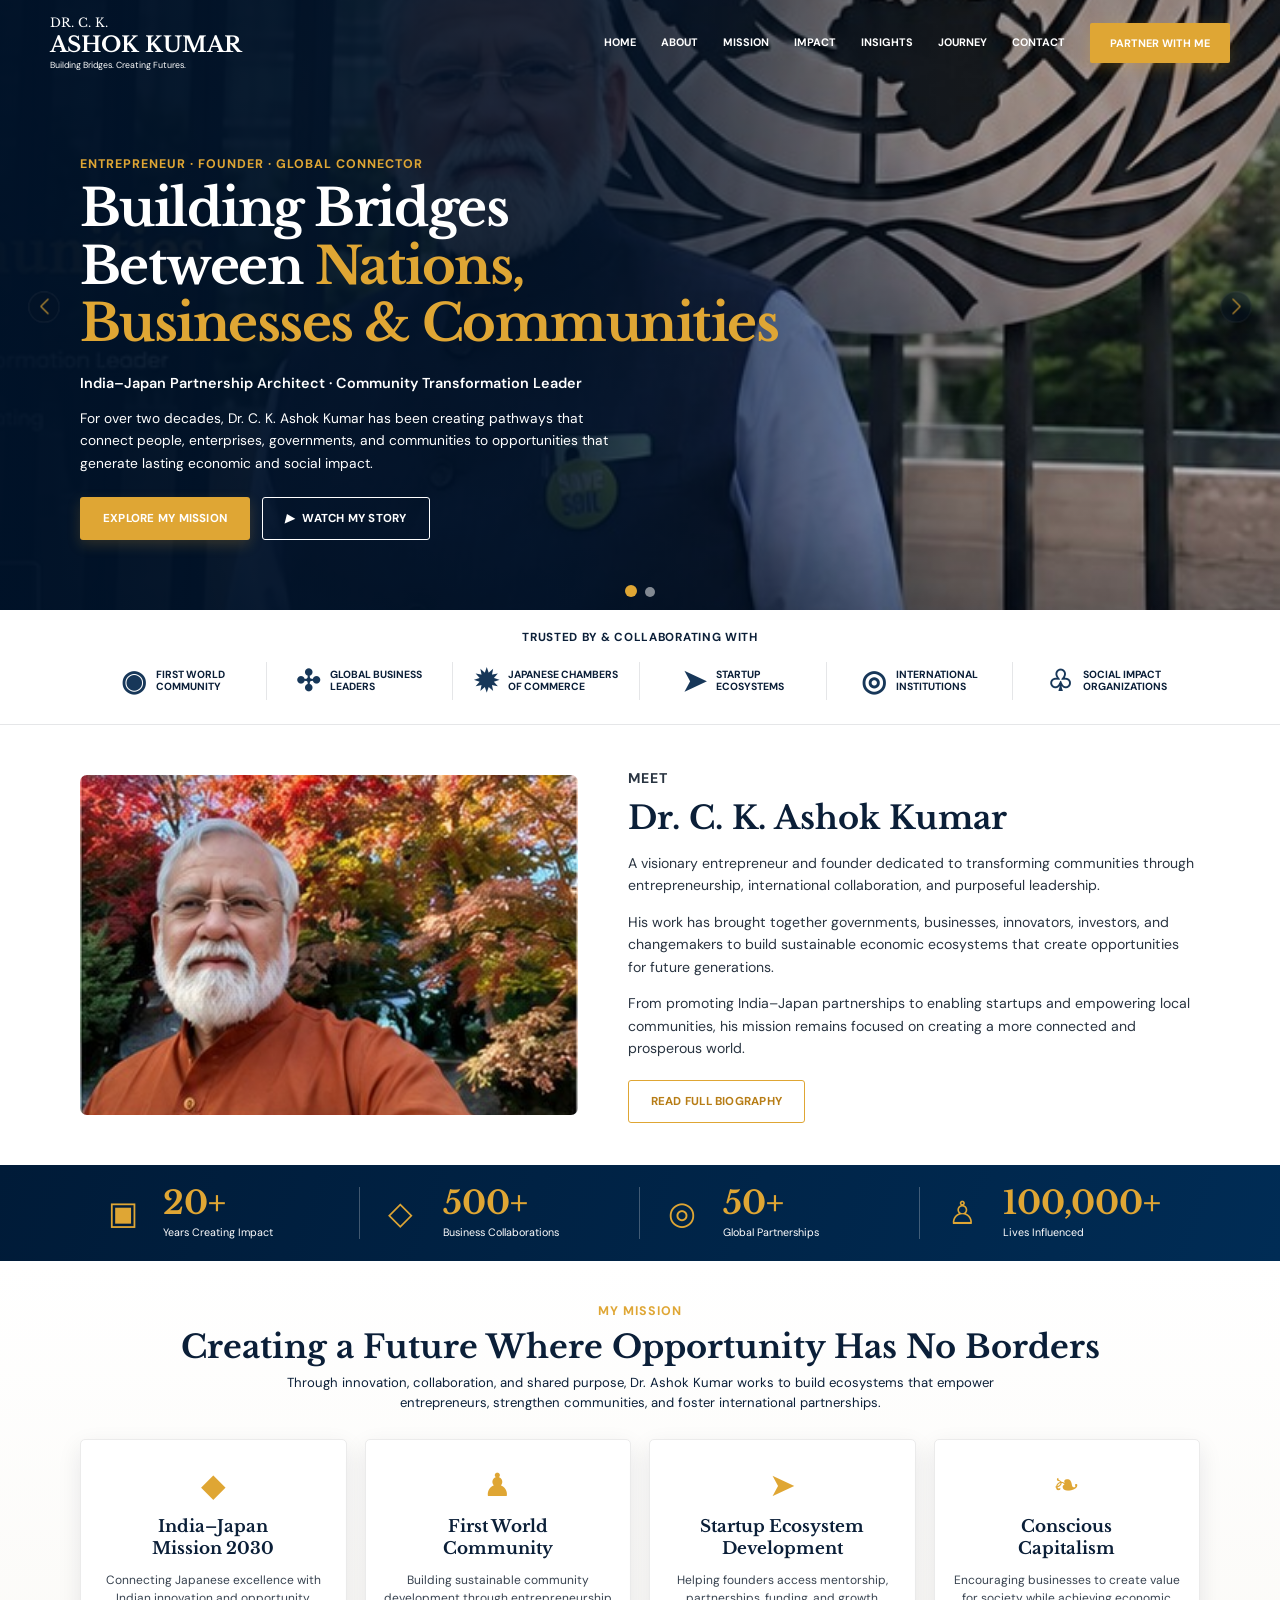
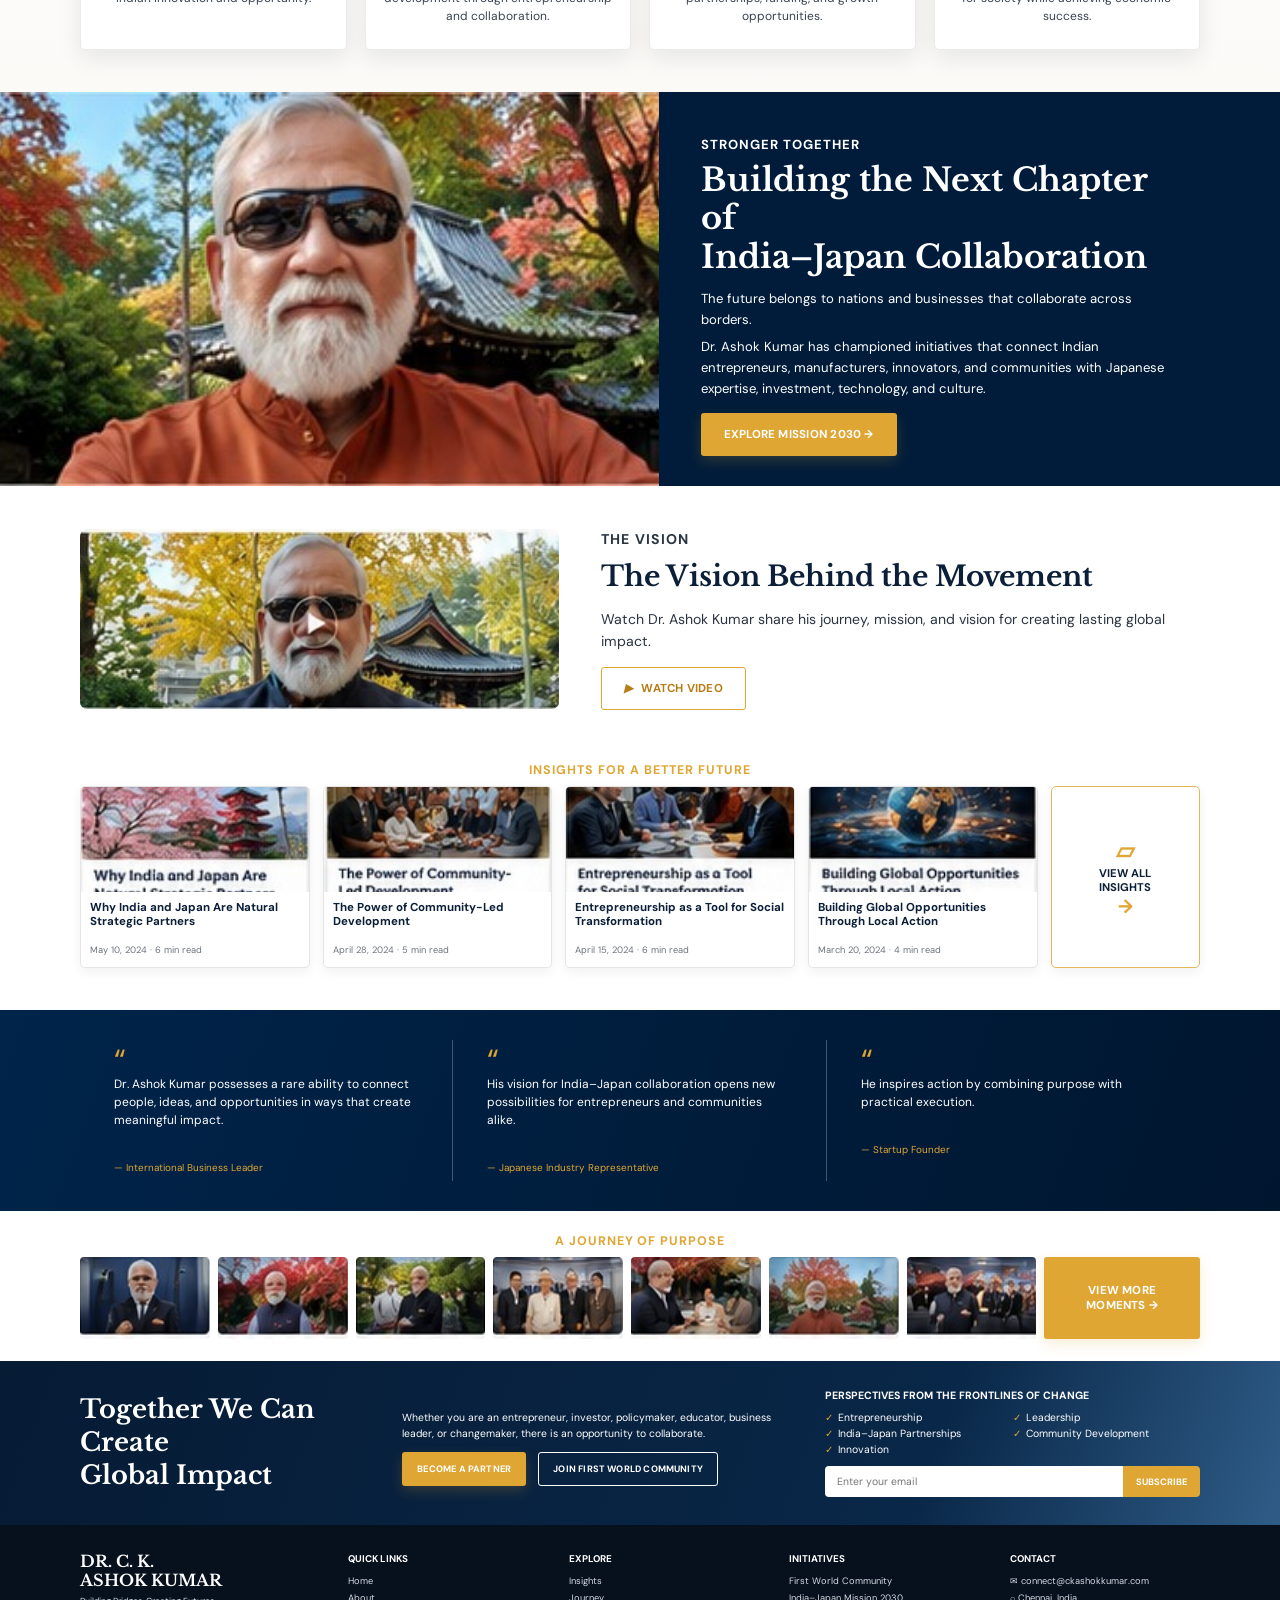
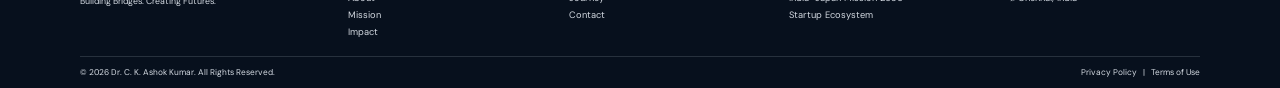
==== index.html @ 225f14e4 "make this website responsive The face of the  in the mobile was not at center make this correction a" ====
<!doctype html>
<html lang="en">
<head>
  <meta charset="utf-8">
  <meta name="viewport" content="width=device-width, initial-scale=1">
  <meta name="description" content="Dr. C. K. Ashok Kumar — entrepreneur, founder and global connector.">
  <title>Dr. C. K. Ashok Kumar</title>
  <link rel="preconnect" href="https://fonts.googleapis.com">
  <link rel="preconnect" href="https://fonts.gstatic.com" crossorigin>
  <link href="https://fonts.googleapis.com/css2?family=DM+Sans:wght@400;500;600;700&family=Libre+Baskerville:wght@400;700&display=swap" rel="stylesheet">
  <link rel="stylesheet" href="https://cdn.jsdelivr.net/npm/swiper@11/swiper-bundle.min.css" />
  <link rel="stylesheet" href="styles.css">
</head>
<body>
  <header class="site-header" id="top">
    <a class="brand" href="#top" aria-label="Home">
      <span>DR. C. K.</span>
      <strong>ASHOK KUMAR</strong>
      <small>Building Bridges. Creating Futures.</small>
    </a>
    <button class="menu-toggle" aria-label="Open menu" aria-expanded="false"><span></span><span></span><span></span></button>
    <nav class="nav" aria-label="Main navigation">
      <a class="active" href="#top">Home</a>
      <a href="#about">About</a>
      <a href="#mission">Mission</a>
      <a href="#impact">Impact</a>
      <a href="#insights">Insights</a>
      <a href="journey.html">Journey</a>
      <a href="contact.html">Contact</a>
      <a class="nav-cta" href="partner.html">Partner with me</a>
    </nav>
  </header>

  <main>
    <section class="hero-slider">
      <div class="swiper myHeroSwiper">
        <div class="swiper-wrapper">
          
          <!-- Slide 1 -->
          <div class="swiper-slide">
            <img class="hero-img" src="assets/hero.jpg" alt="Dr. C. K. Ashok Kumar">
            <div class="slider-overlay"></div>
            <div class="hero-content shell">
              <p class="eyebrow light">Entrepreneur · Founder · Global Connector</p>
              <h1>Building Bridges<br>Between <span>Nations, Businesses &amp; Communities</span></h1>
              <p class="hero-role">India–Japan Partnership Architect · Community Transformation Leader</p>
              <p class="hero-copy">For over two decades, Dr. C. K. Ashok Kumar has been creating pathways that connect people, enterprises, governments, and communities to opportunities that generate lasting economic and social impact.</p>
              <div class="actions">
                <a class="button gold" href="#mission">Explore my mission</a>
                <a class="button ghost" href="#vision"><i>▶</i> Watch my story</a>
              </div>
            </div>
          </div>

          <!-- Slide 2 -->
          <div class="swiper-slide">
            <img class="hero-img" src="assets/collaboration.jpg" alt="Collaboration">
            <div class="slider-overlay"></div>
            <div class="hero-content shell">
              <p class="eyebrow light">India–Japan Partnership Architect</p>
              <h1>Creating a Future Where<br><span>Opportunity Has No Borders</span></h1>
              <p class="hero-role">Bilateral Collaboration Leader · Startup Ecosystem Incubator</p>
              <p class="hero-copy">Fostering deep economic and industrial links between Indian innovators and Japanese organizations to scale technology, investments, and resilient supply chains.</p>
              <div class="actions">
                <a class="button gold" href="#contact">Partner with me</a>
                <a class="button ghost" href="#mission">View collaborations</a>
              </div>
            </div>
          </div>

        </div>
        <!-- Swiper Controls -->
        <div class="swiper-pagination"></div>
        <div class="swiper-button-next"></div>
        <div class="swiper-button-prev"></div>
      </div>
    </section>

    <section class="trust" aria-label="Trusted collaborations">
      <p>Trusted by &amp; collaborating with</p>
      <div class="trust-grid shell">
        <div><b>◉</b><span>First World<br>Community</span></div>
        <div><b>✣</b><span>Global Business<br>Leaders</span></div>
        <div><b>✹</b><span>Japanese Chambers<br>of Commerce</span></div>
        <div><b>➤</b><span>Startup<br>Ecosystems</span></div>
        <div><b>◎</b><span>International<br>Institutions</span></div>
        <div><b>♧</b><span>Social Impact<br>Organizations</span></div>
      </div>
    </section>

    <section class="about section shell" id="about">
      <img src="assets/portrait-autumn.jpg" alt="Dr. C. K. Ashok Kumar in an autumn landscape">
      <div>
        <p class="eyebrow">Meet</p>
        <h2>Dr. C. K. Ashok Kumar</h2>
        <p>A visionary entrepreneur and founder dedicated to transforming communities through entrepreneurship, international collaboration, and purposeful leadership.</p>
        <p>His work has brought together governments, businesses, innovators, investors, and changemakers to build sustainable economic ecosystems that create opportunities for future generations.</p>
        <p>From promoting India–Japan partnerships to enabling startups and empowering local communities, his mission remains focused on creating a more connected and prosperous world.</p>
        <a class="button outline" href="biography.html">Read full biography</a>
      </div>
    </section>

    <section class="metrics" id="impact">
      <div class="shell metrics-grid">
        <div><i>▣</i><strong>20+</strong><span>Years Creating Impact</span></div>
        <div><i>◇</i><strong>500+</strong><span>Business Collaborations</span></div>
        <div><i>◎</i><strong>50+</strong><span>Global Partnerships</span></div>
        <div><i>♙</i><strong>100,000+</strong><span>Lives Influenced</span></div>
      </div>
    </section>

    <section class="mission section" id="mission">
      <div class="shell centered">
        <p class="eyebrow">My mission</p>
        <h2>Creating a Future Where Opportunity Has No Borders</h2>
        <p class="section-intro">Through innovation, collaboration, and shared purpose, Dr. Ashok Kumar works to build ecosystems that empower entrepreneurs, strengthen communities, and foster international partnerships.</p>
        <div class="mission-grid">
          <article><i>◆</i><h3>India–Japan<br>Mission 2030</h3><p>Connecting Japanese excellence with Indian innovation and opportunity.</p></article>
          <article><i>♟</i><h3>First World<br>Community</h3><p>Building sustainable community development through entrepreneurship and collaboration.</p></article>
          <article><i>➤</i><h3>Startup Ecosystem<br>Development</h3><p>Helping founders access mentorship, partnerships, funding, and growth opportunities.</p></article>
          <article><i>❧</i><h3>Conscious<br>Capitalism</h3><p>Encouraging businesses to create value for society while achieving economic success.</p></article>
        </div>
      </div>
    </section>

    <section class="feature">
      <div class="feature-image" role="img" aria-label="Dr. Ashok Kumar in Japan"></div>
      <div class="feature-copy">
        <p class="eyebrow">Stronger together</p>
        <h2>Building the Next Chapter of<br>India–Japan Collaboration</h2>
        <p>The future belongs to nations and businesses that collaborate across borders.</p>
        <p>Dr. Ashok Kumar has championed initiatives that connect Indian entrepreneurs, manufacturers, innovators, and communities with Japanese expertise, investment, technology, and culture.</p>
        <a class="button gold" href="#contact">Explore Mission 2030 →</a>
      </div>
    </section>

    <section class="vision section shell" id="vision">
      <img src="assets/vision.jpg" alt="Dr. Ashok Kumar visiting Japan">
      <div>
        <p class="eyebrow">The vision</p>
        <h2>The Vision Behind the Movement</h2>
        <p>Watch Dr. Ashok Kumar share his journey, mission, and vision for creating lasting global impact.</p>
        <button class="button outline" id="videoButton"><i>▶</i> Watch video</button>
      </div>
    </section>

    <section class="insights section" id="insights">
      <div class="shell">
        <p class="eyebrow centered">Insights for a better future</p>
        <div class="insight-grid">
          <article><a href="insight-india-japan.html" style="display: block; height: 100%;"><img src="assets/insight-temple.jpg" alt="Japanese temple"><div><h3>Why India and Japan Are Natural Strategic Partners</h3><small>May 10, 2024 · 6 min read</small></div></a></article>
          <article><a href="insight-community-development.html" style="display: block; height: 100%;"><img src="assets/insight-community.jpg" alt="Community leaders in discussion"><div><h3>The Power of Community-Led Development</h3><small>April 28, 2024 · 5 min read</small></div></a></article>
          <article><a href="insight-entrepreneurship.html" style="display: block; height: 100%;"><img src="assets/insight-entrepreneurs.jpg" alt="Entrepreneurs collaborating"><div><h3>Entrepreneurship as a Tool for Social Transformation</h3><small>April 15, 2024 · 6 min read</small></div></a></article>
          <article><a href="insight-global-opportunities.html" style="display: block; height: 100%;"><img src="assets/insight-global.jpg" alt="Connected globe"><div><h3>Building Global Opportunities Through Local Action</h3><small>March 20, 2024 · 4 min read</small></div></a></article>
          <a class="view-all" href="insights.html"><span>▱</span>View all<br>insights <b>→</b></a>
        </div>
      </div>
    </section>

    <section class="quotes">
      <div class="shell quote-grid">
        <blockquote>“<p>Dr. Ashok Kumar possesses a rare ability to connect people, ideas, and opportunities in ways that create meaningful impact.</p><cite>— International Business Leader</cite></blockquote>
        <blockquote>“<p>His vision for India–Japan collaboration opens new possibilities for entrepreneurs and communities alike.</p><cite>— Japanese Industry Representative</cite></blockquote>
        <blockquote>“<p>He inspires action by combining purpose with practical execution.</p><cite>— Startup Founder</cite></blockquote>
      </div>
    </section>

    <section class="journey section" id="journey">
      <div class="shell">
        <p class="eyebrow centered">A journey of purpose</p>
        <div class="gallery">
          <img src="assets/moment-1.jpg" alt="Speaking at an event">
          <img src="assets/moment-2.jpg" alt="At a community gathering">
          <img src="assets/moment-3.jpg" alt="International visit">
          <img src="assets/moment-4.jpg" alt="Delegation meeting">
          <img src="assets/moment-5.jpg" alt="Business discussion">
          <img src="assets/moment-6.jpg" alt="Autumn in Japan">
          <img src="assets/moment-7.jpg" alt="Public event">
          <a class="button gold gallery-more" href="journey.html">View more moments →</a>
        </div>
      </div>
    </section>

    <section class="join" id="contact">
      <div class="shell join-grid">
        <div><h2>Together We Can Create<br>Global Impact</h2></div>
        <div>
          <p>Whether you are an entrepreneur, investor, policymaker, educator, business leader, or changemaker, there is an opportunity to collaborate.</p>
          <div class="actions">
            <a class="button gold" href="partner.html">Become a partner</a>
            <a class="button ghost" href="membership.html">Join First World Community</a>
          </div>
        </div>
        <div><h3>Perspectives from the frontlines of change</h3><ul><li>Entrepreneurship</li><li>Leadership</li><li>India–Japan Partnerships</li><li>Community Development</li><li>Innovation</li></ul><form><input type="email" placeholder="Enter your email" aria-label="Email address"><button>Subscribe</button></form></div>
      </div>
    </section>
  </main>

  <footer>
    <div class="shell footer-grid">
      <div class="footer-brand"><strong>DR. C. K.<br>ASHOK KUMAR</strong><small>Building Bridges. Creating Futures.</small></div>
      <div><h3>Quick links</h3><a href="#top">Home</a><a href="#about">About</a><a href="#mission">Mission</a><a href="#impact">Impact</a></div>
      <div><h3>Explore</h3><a href="insights.html">Insights</a><a href="journey.html">Journey</a><a href="contact.html">Contact</a></div>
      <div><h3>Initiatives</h3><span>First World Community</span><span>India–Japan Mission 2030</span><span>Startup Ecosystem</span></div>
      <div><h3>Contact</h3><a href="mailto:connect@ckashokkumar.com">✉ connect@ckashokkumar.com</a><span>⌕ Chennai, India</span></div>
    </div>
    <div class="copyright shell">© 2026 Dr. C. K. Ashok Kumar. All Rights Reserved. <span>Privacy Policy &nbsp; | &nbsp; Terms of Use</span></div>
  </footer>

  <div class="modal" id="videoModal" aria-hidden="true">
    <div class="modal-card"><button class="modal-close" aria-label="Close">×</button><div class="video-placeholder"><span>▶</span><p>Vision film coming soon</p></div></div>
  </div>

  <!-- Lightbox Gallery Modal -->
  <div class="modal" id="lightboxModal" aria-hidden="true">
    <div class="modal-card lightbox-card">
      <button class="modal-close" aria-label="Close">×</button>
      <img id="lightboxImage" src="" alt="">
      <p id="lightboxCaption" class="lightbox-caption"></p>
    </div>
  </div>

  <script src="script.js"></script>
  <script src="https://cdn.jsdelivr.net/npm/swiper@11/swiper-bundle.min.js"></script>
  <script>
    const swiper = new Swiper('.myHeroSwiper', {
      loop: true,
      effect: 'fade',
      fadeEffect: {
        crossFade: true
      },
      autoplay: {
        delay: 5000,
        disableOnInteraction: false,
      },
      pagination: {
        el: '.swiper-pagination',
        clickable: true,
      },
      navigation: {
        nextEl: '.swiper-button-next',
        prevEl: '.swiper-button-prev',
      },
    });
  </script>
  <button id="backToTop" class="back-to-top" aria-label="Back to top">↑</button>
</body>
</html>
---- styles.css ----
/* ==========================================================================
   Design System Variables & Resets
   ========================================================================== */

:root {
  --navy: #001c3a;
  --navy2: #061426;
  --gold: #dfa634;
  --cream: #faf9f6;
  --ink: #0b1f38;
  --muted: #5d6672;
  --line: #e5e6e8;
  --shadow: 0 8px 24px rgba(4, 21, 43, 0.09);
}

* {
  box-sizing: border-box;
}

html {
  scroll-behavior: smooth;
}

body {
  margin: 0;
  color: var(--ink);
  font-family: "DM Sans", Arial, sans-serif;
  background: #fff;
}

img {
  display: block;
  max-width: 100%;
}

a {
  text-decoration: none;
  color: inherit;
}

button,
input {
  font: inherit;
}

/* ==========================================================================
   Layout & Reusable Utilities
   ========================================================================== */

.shell {
  width: min(1120px, calc(100% - 40px));
  margin-inline: auto;
}

.section {
  padding: 42px 0;
}

.eyebrow {
  margin: 0 0 8px;
  color: var(--gold);
  font-size: 0.78rem;
  font-weight: 700;
  text-transform: uppercase;
  letter-spacing: 0.08em;
}

.centered {
  text-align: center;
}

/* ==========================================================================
   Header & Navigation
   ========================================================================== */

.site-header {
  height: 86px;
  position: fixed; /* Upgraded from absolute to fixed */
  z-index: 100;    /* Upgraded from 10 to clear all elements */
  top: 0;
  left: 50%;
  transform: translateX(-50%);
  width: min(1180px, calc(100% - 36px));
  display: flex;
  align-items: center;
  justify-content: space-between;
  color: #fff;
  transition: background 0.4s ease, box-shadow 0.4s ease, height 0.4s ease, border-radius 0.4s ease, padding 0.4s ease, border-color 0.4s ease;
}

/* Sticky Header Scroll State */
.site-header.scrolled {
  height: 70px;
  background: rgba(6, 20, 38, 0.93);
  backdrop-filter: blur(12px);
  -webkit-backdrop-filter: blur(12px);
  box-shadow: 0 8px 32px rgba(0, 0, 0, 0.25);
  border-radius: 0 0 8px 8px;
  padding: 0 24px;
  border-bottom: 1px solid rgba(255, 255, 255, 0.08);
}

.brand {
  display: flex;
  flex-direction: column;
  line-height: 1;
}

.brand span {
  font-family: "Libre Baskerville", serif;
  font-size: 0.77rem;
}

.brand strong {
  font-family: "Libre Baskerville", serif;
  font-size: 1.35rem;
  margin: 5px 0;
}

.brand small {
  font-size: 0.55rem;
}

.nav {
  display: flex;
  gap: 25px;
  align-items: center;
  font-size: 0.68rem;
  font-weight: 700;
  text-transform: uppercase;
}

.nav a {
  padding: 9px 0;
  border-bottom: 2px solid transparent;
  transition: color 0.25s ease, border-color 0.25s ease;
}

.nav a:hover,
.nav .active {
  color: var(--gold);
  border-color: var(--gold);
}

.nav .nav-cta {
  background: var(--gold);
  color: #fff;
  border: 0;
  padding: 13px 20px;
  border-radius: 2px;
  box-shadow: 0 5px 15px rgba(223, 166, 52, 0.25);
  transition: background 0.25s ease, transform 0.25s ease, box-shadow 0.25s ease;
}

.nav .nav-cta:hover {
  background: #f2b846;
  transform: translateY(-1px);
  box-shadow: 0 6px 18px rgba(223, 166, 52, 0.35);
}

.menu-toggle {
  display: none;
  border: 0;
  background: none;
  padding: 8px;
  cursor: pointer;
}

.menu-toggle span {
  display: block;
  width: 24px;
  height: 2px;
  background: #fff;
  margin: 5px;
  transition: all 0.3s ease;
}

/* ==========================================================================
   Hero Section
   ========================================================================== */

.hero {
  height: 610px;
  position: relative;
  overflow: hidden;
  background: linear-gradient(90deg, #03152b 0%, #06172a 40%, #102032 100%);
  color: #fff;
}

.hero:before {
  content: "";
  position: absolute;
  inset: 0;
  background: linear-gradient(90deg, rgba(0, 18, 40, 0.98) 0%, rgba(0, 18, 40, 0.84) 39%, rgba(0, 18, 40, 0.06) 73%);
  z-index: 1;
}

.hero-photo {
  position: absolute;
  inset: 0 0 0 33%;
  background-image: url("assets/hero.jpg");
  background-position: right center;
  background-size: cover;
  background-repeat: no-repeat;
}

/* Responsive adjustments: make the face/subject center on smaller viewports */
@media (max-width: 900px) {
  .site-header {
    left: 0;
    transform: none;
    width: 100%;
    padding: 0 18px;
  }

  /* keep mobile slide-out nav available (JS toggles .open) */

  .menu-toggle {
    display: block;
  }

  .hero {
    height: auto;
    min-height: 640px;
    background: none; /* allow photo to show through gradient overlay */
  }

  .hero:before {
    background: linear-gradient(180deg, rgba(3,21,43,0.95) 0%, rgba(3,21,43,0.6) 40%, rgba(3,21,43,0.12) 80%);
  }

  .hero-photo {
    inset: 0; /* let photo span full width so we can re-position it */
    background-position: center 35%; /* nudge subject toward visible center */
  }

  /* For the Swiper slides (used on homepage) ensure the focal point matches */
  .hero-slider .swiper-slide {
    background-position: center 35% !important;
  }

  .hero-content {
    padding-top: 120px;
    padding-left: 20px;
    padding-right: 20px;
  }

  .hero h1 {
    font-size: clamp(1.9rem, 6.6vw, 3rem);
  }
}

@media (max-width: 480px) {
  .hero {
    min-height: 620px;
  }

  .hero-photo {
    background-position: center 45%; /* move face closer to vertical center on small phones */
  }

  /* Swiper-specific override for very small screens */
  .hero-slider .swiper-slide {
    background-position: center 45% !important;
  }

  .hero-content {
    padding-top: 110px;
  }

  .hero h1 {
    font-size: 1.9rem;
    line-height: 1.08;
  }

  .hero-copy {
    font-size: 0.95rem;
  }
}

.hero-content {
  position: relative;
  z-index: 2;
  padding-top: 174px;
}

.hero h1,
.hero-slider h1,
.feature h2,
.join h2 {
  font-family: "Libre Baskerville", serif;
}

.hero h1,
.hero-slider h1 {
  font-size: clamp(2.35rem, 4vw, 4rem);
  line-height: 1.12;
  margin: 0 0 22px;
  max-width: 700px;
  letter-spacing: -0.03em;
}

.hero h1 span,
.hero-slider h1 span {
  color: var(--gold);
}

.hero-role {
  font-size: 0.9rem;
  font-weight: 600;
}

.hero-copy {
  max-width: 540px;
  line-height: 1.65;
  font-size: 0.86rem;
}

.actions {
  display: flex;
  gap: 12px;
  flex-wrap: wrap;
  margin-top: 22px;
}

/* ==========================================================================
   Buttons
   ========================================================================== */

.button {
  display: inline-flex;
  align-items: center;
  justify-content: center;
  gap: 8px;
  border: 1px solid transparent;
  border-radius: 3px;
  padding: 13px 22px;
  text-transform: uppercase;
  font-weight: 700;
  font-size: 0.72rem;
  letter-spacing: 0.02em;
  cursor: pointer;
  transition: transform 0.25s cubic-bezier(0.25, 0.46, 0.45, 0.94), filter 0.25s ease, box-shadow 0.25s ease;
}

.button.gold {
  background: var(--gold);
  color: #fff;
  box-shadow: 0 5px 14px rgba(223, 166, 52, 0.2);
}

.button.ghost {
  border-color: #fff;
  color: #fff;
  background: transparent;
}

.button.outline {
  border-color: var(--gold);
  color: #b77d16;
  background: #fff;
}

.button:hover {
  transform: translateY(-2px);
  filter: brightness(1.06);
}

.button.gold:hover {
  box-shadow: 0 8px 20px rgba(223, 166, 52, 0.35);
}

.button.ghost:hover {
  background: rgba(255, 255, 255, 0.1);
}

.button.outline:hover {
  background: #fdfaf3;
}

/* ==========================================================================
   Trust / Collaboration Section
   ========================================================================== */

.trust {
  padding: 19px 0 24px;
  border-bottom: 1px solid var(--line);
  background: #fff;
}

.trust > p {
  text-align: center;
  margin: 0 0 17px;
  text-transform: uppercase;
  font-size: 0.73rem;
  font-weight: 700;
  letter-spacing: 0.06em;
}

.trust-grid {
  display: grid;
  grid-template-columns: repeat(6, 1fr);
}

.trust-grid div {
  display: flex;
  gap: 10px;
  align-items: center;
  justify-content: center;
  padding: 0 15px;
  border-right: 1px solid var(--line);
}

.trust-grid div:last-child {
  border: 0;
}

.trust-grid b {
  font-size: 1.8rem;
  color: #173759;
}

.trust-grid span {
  font-size: 0.65rem;
  line-height: 1.2;
  font-weight: 700;
  text-transform: uppercase;
}

/* ==========================================================================
   About Section
   ========================================================================== */

.about {
  display: grid;
  grid-template-columns: 1fr 1.15fr;
  gap: 50px;
  align-items: center;
}

.about img {
  width: 100%;
  height: 340px;
  object-fit: cover;
  border-radius: 7px;
}

.about h2,
.mission h2,
.vision h2 {
  font-family: "Libre Baskerville", serif;
  font-size: 2rem;
  line-height: 1.25;
  margin: 0 0 13px;
}

.about p,
.feature p,
.vision p {
  font-size: 0.88rem;
  line-height: 1.6;
  color: #293441;
}

.about .button {
  margin-top: 6px;
}

/* ==========================================================================
   Metrics Section
   ========================================================================== */

.metrics {
  background: linear-gradient(110deg, #001b38, #002c55);
  color: #fff;
  padding: 22px 0;
}

.metrics-grid {
  display: grid;
  grid-template-columns: repeat(4, 1fr);
}

.metrics-grid div {
  display: grid;
  grid-template-columns: 45px auto;
  grid-template-rows: auto auto;
  column-gap: 10px;
  padding: 0 28px;
  border-right: 1px solid rgba(255, 255, 255, 0.25);
}

.metrics-grid div:last-child {
  border: 0;
}

.metrics i {
  grid-row: 1/3;
  color: var(--gold);
  font-size: 2rem;
  font-style: normal;
  align-self: center;
}

.metrics strong {
  font-family: "Libre Baskerville", serif;
  color: var(--gold);
  font-size: 2rem;
  line-height: 1;
}

.metrics span {
  font-size: 0.67rem;
  margin-top: 6px;
}

/* ==========================================================================
   Mission Section
   ========================================================================== */

.mission {
  background: linear-gradient(#fff, #fbfaf7);
}

.mission h2 {
  margin-bottom: 6px;
}

.section-intro {
  max-width: 780px;
  margin: 0 auto 25px;
  font-size: 0.82rem;
  line-height: 1.55;
}

.mission-grid {
  display: grid;
  grid-template-columns: repeat(4, 1fr);
  gap: 18px;
}

.mission article {
  background: #fff;
  border: 1px solid #ebebeb;
  border-radius: 5px;
  padding: 24px 18px;
  box-shadow: var(--shadow);
  min-height: 205px;
  transition: transform 0.3s cubic-bezier(0.25, 0.46, 0.45, 0.94), box-shadow 0.3s ease, border-color 0.3s ease;
}

.mission article:hover {
  transform: translateY(-6px);
  border-color: var(--gold);
  box-shadow: 0 12px 30px rgba(4, 21, 43, 0.14);
}

.mission article i {
  font-style: normal;
  color: var(--gold);
  font-size: 2rem;
}

.mission h3 {
  font-family: "Libre Baskerville", serif;
  font-size: 1.05rem;
  line-height: 1.35;
  margin: 10px 0;
}

.mission article p {
  font-size: 0.75rem;
  line-height: 1.5;
  margin: 0;
  color: #384350;
}

/* ==========================================================================
   Featured Section
   ========================================================================== */

.feature {
  display: grid;
  grid-template-columns: 1.06fr 1fr;
  background: var(--navy);
  color: #fff;
}

.feature-image {
  min-height: 310px;
  background: url("assets/collaboration.jpg") center/cover no-repeat;
}

.feature-copy {
  padding: 36px 8vw 30px 42px;
  align-self: center;
}

.feature h2 {
  font-size: 2rem;
  line-height: 1.2;
  margin: 0 0 12px;
}

.feature-copy p {
  color: #fff;
  max-width: 540px;
  margin: 6px 0;
  font-size: 0.82rem;
}

.feature .button {
  margin-top: 8px;
}

/* ==========================================================================
   Vision Section
   ========================================================================== */

.vision {
  display: grid;
  grid-template-columns: 1fr 1.25fr;
  gap: 42px;
  align-items: center;
}

.vision img {
  width: 100%;
  height: 180px;
  object-fit: cover;
  border-radius: 7px;
}

.vision h2 {
  font-size: 1.75rem;
}

/* ==========================================================================
   Insights Section
   ========================================================================== */

.insights {
  padding-top: 10px;
}

.insight-grid {
  display: grid;
  grid-template-columns: repeat(4, 1fr) 0.65fr;
  gap: 13px;
}

.insight-grid article,
.view-all {
  border: 1px solid #e5e5e5;
  border-radius: 5px;
  background: #fff;
  overflow: hidden;
  box-shadow: 0 4px 12px rgba(0, 0, 0, 0.06);
  transition: transform 0.3s cubic-bezier(0.25, 0.46, 0.45, 0.94), box-shadow 0.3s ease, border-color 0.3s ease;
}

.insight-grid article:hover {
  transform: translateY(-5px);
  box-shadow: 0 12px 24px rgba(0, 0, 0, 0.1);
  border-color: rgba(223, 166, 82, 0.3);
}

.insight-grid img {
  height: 105px;
  width: 100%;
  object-fit: cover;
}

.insight-grid article div {
  padding: 9px;
}

.insight-grid h3 {
  font-size: 0.72rem;
  line-height: 1.25;
  margin: 0 0 7px;
}

.insight-grid small {
  font-size: 0.58rem;
  color: #6c727b;
}

.view-all {
  display: flex;
  flex-direction: column;
  align-items: center;
  justify-content: center;
  text-align: center;
  color: var(--ink);
  text-transform: uppercase;
  font-size: 0.7rem;
  font-weight: 700;
  border-color: #e2b65d;
}

.view-all:hover {
  transform: translateY(-5px);
  box-shadow: 0 12px 24px rgba(223, 166, 52, 0.15);
  background: #fdfbf7;
}

.view-all span {
  font-size: 1.5rem;
  color: var(--gold);
}

.view-all b {
  color: var(--gold);
  font-size: 1.2rem;
}

/* ==========================================================================
   Quotes Section
   ========================================================================== */

.quotes {
  background: linear-gradient(110deg, #00244a, #00162f);
  color: #fff;
  padding: 30px 0;
}

.quote-grid {
  display: grid;
  grid-template-columns: repeat(3, 1fr);
}

blockquote {
  margin: 0;
  padding: 0 34px;
  border-right: 1px solid rgba(255, 255, 255, 0.25);
  font-size: 2rem;
  color: var(--gold);
}

blockquote:last-child {
  border: 0;
}

blockquote p {
  font-size: 0.75rem;
  line-height: 1.5;
  color: #fff;
  margin: -7px 0 10px;
}

blockquote cite {
  font-size: 0.62rem;
  font-style: normal;
}

/* ==========================================================================
   Journey & Photo Gallery Section
   ========================================================================== */

.journey {
  padding: 22px 0;
}

.gallery {
  display: grid;
  grid-template-columns: repeat(7, 1fr) 1.2fr;
  gap: 8px;
}

.gallery img {
  width: 100%;
  height: 82px;
  object-fit: cover;
  border-radius: 4px;
  cursor: pointer;
  transition: transform 0.3s cubic-bezier(0.25, 0.46, 0.45, 0.94), filter 0.3s ease, box-shadow 0.3s ease;
}

.gallery img:hover {
  transform: scale(1.08);
  filter: brightness(1.08);
  box-shadow: 0 6px 15px rgba(0, 0, 0, 0.15);
  z-index: 2;
}

.gallery-more {
  height: 82px;
  text-align: center;
}

/* ==========================================================================
   Contact / Join Section
   ========================================================================== */

.join {
  background: linear-gradient(110deg, #061b34 0%, #092748 72%, #2f5c87 100%);
  color: #fff;
  padding: 28px 0;
}

.join-grid {
  display: grid;
  grid-template-columns: 1fr 1.35fr 1.3fr;
  gap: 34px;
  align-items: center;
}

.join h2 {
  font-size: 1.6rem;
  line-height: 1.3;
  margin: 0;
}

.join p,
.join li {
  font-size: 0.65rem;
  line-height: 1.55;
}

.join .actions {
  margin-top: 10px;
}

.join .button {
  padding: 10px 14px;
  font-size: 0.58rem;
}

.join h3 {
  font-size: 0.66rem;
  text-transform: uppercase;
  margin: 0 0 8px;
}

.join ul {
  display: grid;
  grid-template-columns: 1fr 1fr;
  padding: 0;
  margin: 0 0 8px;
  list-style: none;
}

.join li:before {
  content: "✓";
  color: var(--gold);
  margin-right: 5px;
}

.join form {
  display: flex;
}

.join input {
  width: 100%;
  border: 0;
  border-radius: 4px 0 0 4px;
  padding: 9px 12px;
  font-size: 0.65rem;
}

.join form button {
  border: 0;
  background: var(--gold);
  color: #fff;
  text-transform: uppercase;
  font-size: 0.58rem;
  font-weight: 700;
  border-radius: 0 4px 4px 0;
  padding: 0 13px;
  cursor: pointer;
  transition: background 0.25s ease;
}

.join form button:hover {
  background: #f2b846;
}

/* ==========================================================================
   Footer & Copyright Section
   ========================================================================== */

footer {
  background: #07101d;
  color: #d5dbe3;
  padding: 27px 0 10px;
}

.footer-grid {
  display: grid;
  grid-template-columns: 1.25fr repeat(4, 1fr);
  gap: 30px;
}

.footer-grid > div {
  display: flex;
  flex-direction: column;
  gap: 5px;
}

.footer-grid h3 {
  font-size: 0.61rem;
  text-transform: uppercase;
  color: #fff;
  margin: 0 0 5px;
}

.footer-grid a,
.footer-grid span {
  font-size: 0.58rem;
  color: #d5dbe3;
}

.footer-brand strong {
  font-family: "Libre Baskerville", serif;
  color: #fff;
  line-height: 1.2;
}

.footer-brand small {
  font-size: 0.55rem;
}

.copyright {
  border-top: 1px solid #27313d;
  margin-top: 18px;
  padding-top: 10px;
  font-size: 0.52rem;
  display: flex;
  justify-content: space-between;
}

/* ==========================================================================
   Modals (Video & Lightbox)
   ========================================================================== */

.modal {
  position: fixed;
  z-index: 200; /* Increased to stay above fixed header */
  inset: 0;
  background: rgba(0, 12, 28, 0.85);
  display: none;
  place-items: center;
  padding: 20px;
  opacity: 0;
  transition: opacity 0.3s ease;
}

.modal.open {
  display: grid;
  opacity: 1;
}

.modal-card {
  position: relative;
  width: min(760px, 100%);
  aspect-ratio: 16/9;
  background: #071c35;
  border: 1px solid rgba(255, 255, 255, 0.2);
  border-radius: 8px;
  transform: scale(0.9);
  transition: transform 0.3s ease;
}

.modal.open .modal-card {
  transform: scale(1);
}

.modal-close {
  position: absolute;
  right: 12px;
  top: 8px;
  background: none;
  border: 0;
  color: #fff;
  font-size: 2rem;
  cursor: pointer;
  line-height: 1;
  z-index: 10;
  transition: color 0.25s ease;
}

.modal-close:hover {
  color: var(--gold);
}

.video-placeholder {
  height: 100%;
  display: grid;
  place-content: center;
  text-align: center;
  color: #fff;
}

.video-placeholder span {
  font-size: 3rem;
  color: var(--gold);
}

.video-placeholder p {
  color: #fff;
}

/* Lightbox Specific Modals */
.lightbox-card {
  position: relative;
  width: auto;
  max-width: 90vw;
  max-height: 85vh;
  background: transparent;
  border: none;
  border-radius: 0;
  display: flex;
  flex-direction: column;
  align-items: center;
  justify-content: center;
  aspect-ratio: auto;
  transform: scale(0.9);
  transition: transform 0.3s ease;
}

.modal.open .lightbox-card {
  transform: scale(1);
}

#lightboxImage {
  max-width: 100%;
  max-height: 75vh;
  object-fit: contain;
  border-radius: 6px;
  box-shadow: 0 12px 40px rgba(0, 0, 0, 0.6);
  border: 3px solid rgba(255, 255, 255, 0.1);
  background: #000;
}

.lightbox-caption {
  color: #fff;
  margin-top: 15px;
  font-size: 0.95rem;
  font-weight: 500;
  letter-spacing: 0.02em;
  text-shadow: 0 2px 4px rgba(0, 0, 0, 0.8);
  text-align: center;
}

/* ==========================================================================
   Responsive Breakpoints & Media Queries
   ========================================================================== */

@media (max-width: 980px) {
  .site-header {
    height: 74px;
    width: min(100% - 20px, 940px);
  }
  .site-header.scrolled {
    height: 64px;
    padding: 0 16px;
  }
  .nav {
    position: fixed;
    top: 0;
    right: -100%;
    width: min(310px, 86vw);
    height: 100vh;
    background: #06182d;
    display: flex;
    flex-direction: column;
    align-items: flex-start;
    padding: 85px 30px;
    transition: 0.3s ease;
    box-shadow: -10px 0 30px rgba(0, 0, 0, 0.25);
  }
  .nav.open {
    right: -10px;
  }
  .nav a {
    font-size: 0.8rem;
    width: 100%;
  }
  .menu-toggle {
    display: block;
    z-index: 102;
  }
  .hero,
  .hero-slider {
    height: 570px;
  }
  .hero-photo {
    left: 30%;
    opacity: 0.75;
  }
  .trust-grid {
    grid-template-columns: repeat(3, 1fr);
    gap: 20px;
  }
  .trust-grid div:nth-child(3) {
    border: 0;
  }
  .mission-grid {
    grid-template-columns: repeat(2, 1fr);
  }
  .insight-grid {
    grid-template-columns: repeat(2, 1fr);
  }
  .view-all {
    min-height: 100px;
  }
  .gallery {
    grid-template-columns: repeat(4, 1fr);
  }
  .join-grid {
    grid-template-columns: 1fr 1.5fr;
  }
  .join-grid > div:last-child {
    grid-column: 1/-1;
  }
  .footer-grid {
    grid-template-columns: 1.5fr repeat(2, 1fr);
  }
}

@media (max-width: 760px) {
  .shell {
    width: min(100% - 28px, 620px);
  }
  .section {
    padding: 34px 0;
  }
  .site-header {
    width: min(100% - 20px, 680px);
  }
  .hero,
  .hero-slider {
    height: auto;
    min-height: 720px;
  }
  .hero-photo,
  .hero-slider .swiper-slide {
    left: 0;
    opacity: 0.54;
    background-position: 58% center;
  }
  .hero:before,
  .slider-overlay {
    background: linear-gradient(90deg, rgba(0, 17, 37, 0.94), rgba(0, 17, 37, 0.53)),
      linear-gradient(0deg, rgba(0, 17, 37, 0.88) 0%, transparent 60%);
  }
  .hero-content,
  .hero-slider .hero-content {
    padding-top: 150px;
    padding-bottom: 70px;
    padding-inline: 20px;
  }
  .hero h1,
  .hero-slider h1 {
    font-size: 2.6rem;
  }
  .hero-copy {
    max-width: 90%;
  }
  .about {
    grid-template-columns: 1fr;
    gap: 25px;
  }
  .about img {
    height: 360px;
  }
  .metrics-grid {
    grid-template-columns: repeat(2, 1fr);
    gap: 24px;
  }
  .metrics-grid div:nth-child(2) {
    border: 0;
  }
  .feature {
    grid-template-columns: 1fr;
  }
  .feature-image {
    min-height: 300px;
  }
  .feature-copy {
    padding: 35px 28px;
  }
  .vision {
    grid-template-columns: 1fr;
    gap: 25px;
  }
  .vision img {
    height: 250px;
  }
  .quotes {
    padding: 10px 0;
  }
  .quote-grid {
    grid-template-columns: 1fr;
  }
  blockquote {
    border-right: 0;
    border-bottom: 1px solid rgba(255, 255, 255, 0.2);
    padding: 22px 8px;
  }
  .join-grid {
    grid-template-columns: 1fr;
  }
  .join-grid > div:last-child {
    grid-column: auto;
  }
  .footer-grid {
    grid-template-columns: repeat(2, 1fr);
  }
  .footer-brand {
    grid-column: 1/-1;
  }
}

@media (max-width: 520px) {
  .brand strong {
    font-size: 1.05rem;
  }
  .hero,
  .hero-slider {
    min-height: 690px;
  }
  .hero-content,
  .hero-slider .hero-content {
    padding-top: 130px;
  }
  .hero h1,
  .hero-slider h1 {
    font-size: 2.08rem;
  }
  .hero-role,
  .hero-copy {
    font-size: 0.78rem;
  }
  .actions .button {
    width: 100%;
  }
  .trust-grid {
    grid-template-columns: repeat(2, 1fr);
  }
  .trust-grid div {
    border: 0;
    justify-content: flex-start;
    padding: 0 5px;
  }
  .trust-grid b {
    font-size: 1.35rem;
  }
  .about img {
    height: 290px;
  }
  .about h2,
  .mission h2 {
    font-size: 1.55rem;
  }
  .metrics-grid {
    grid-template-columns: 1fr 1fr;
  }
  .metrics-grid div {
    padding: 0 10px;
    grid-template-columns: 33px auto;
  }
  .metrics strong {
    font-size: 1.45rem;
  }
  .metrics i {
    font-size: 1.4rem;
  }
  .mission-grid {
    grid-template-columns: 1fr;
  }
  .mission article {
    min-height: auto;
  }
  .feature-image {
    min-height: 240px;
  }
  .feature h2 {
    font-size: 1.55rem;
  }
  .insight-grid {
    grid-template-columns: 1fr;
  }
  .insight-grid img {
    height: 170px;
  }
  .view-all {
    min-height: 95px;
  }
  .gallery {
    grid-template-columns: repeat(2, 1fr);
  }
  .gallery-more {
    width: 100%;
  }
  .footer-grid {
    grid-template-columns: 1fr 1fr;
  }
  .copyright {
    gap: 10px;
    flex-direction: column;
  }
}

@media (prefers-reduced-motion: reduce) {
  html {
    scroll-behavior: auto;
  }
  .nav,
  .button,
  .mission article,
  .insight-grid article,
  .gallery img,
  .site-header {
    transition: none !important;
    transform: none !important;
  }
}

/* ==========================================================================
   Blog & Article Details System
   ========================================================================== */

/* Blog Listing Page */
.archive-hero {
  padding-top: 170px;
  padding-bottom: 50px;
  background: linear-gradient(180deg, #03152b 0%, #06172a 100%);
  color: #fff;
  text-align: center;
}

.archive-hero h1 {
  font-family: "Libre Baskerville", serif;
  font-size: clamp(2rem, 3.5vw, 3rem);
  margin: 0 0 10px;
}

.archive-hero p {
  color: var(--gold);
  font-weight: 500;
  max-width: 600px;
  margin: 0 auto;
  font-size: 0.95rem;
}

.archive-filters {
  display: flex;
  justify-content: center;
  gap: 12px;
  flex-wrap: wrap;
  margin: 40px 0 20px;
}

.filter-tag {
  background: #fff;
  border: 1px solid var(--line);
  color: var(--ink);
  padding: 8px 18px;
  border-radius: 20px;
  font-size: 0.75rem;
  font-weight: 700;
  text-transform: uppercase;
  letter-spacing: 0.04em;
  cursor: pointer;
  transition: all 0.25s ease;
}

.filter-tag:hover,
.filter-tag.active {
  background: var(--navy);
  color: #fff;
  border-color: var(--navy);
}

.filter-tag.active {
  box-shadow: 0 4px 10px rgba(0, 28, 58, 0.2);
}

.insights-archive-grid {
  display: grid;
  grid-template-columns: repeat(3, 1fr);
  gap: 25px;
  margin-bottom: 60px;
}

.insights-archive-grid article {
  display: flex;
  flex-direction: column;
  height: 100%;
}

.insights-archive-grid .card-link {
  display: flex;
  flex-direction: column;
  height: 100%;
}

.insights-archive-grid img {
  height: 180px;
  width: 100%;
  object-fit: cover;
}

.insights-archive-grid .card-body {
  padding: 20px;
  flex-grow: 1;
  display: flex;
  flex-direction: column;
  background: #fff;
}

.insights-archive-grid .card-category {
  color: var(--gold);
  font-size: 0.65rem;
  font-weight: 700;
  text-transform: uppercase;
  margin-bottom: 8px;
  letter-spacing: 0.05em;
}

.insights-archive-grid h3 {
  font-family: "Libre Baskerville", serif;
  font-size: 1.15rem;
  margin: 0 0 12px;
  line-height: 1.35;
  color: var(--ink);
}

.insights-archive-grid p {
  font-size: 0.8rem;
  color: var(--muted);
  line-height: 1.5;
  margin: 0 0 16px;
  flex-grow: 1;
}

.insights-archive-grid .card-meta {
  font-size: 0.68rem;
  color: #8b929d;
  border-top: 1px solid var(--line);
  padding-top: 12px;
  margin-top: auto;
}

/* Hide card state during filter */
.insights-archive-grid article.hidden {
  display: none !important;
}

/* Article Reading Layout */
.article-header-wrapper {
  padding-top: 150px;
  padding-bottom: 40px;
  background: #faf9f6;
  border-bottom: 1px solid var(--line);
}

.article-header {
  max-width: 800px;
  margin: 0 auto;
}

.back-link {
  display: inline-flex;
  align-items: center;
  gap: 6px;
  color: var(--muted);
  font-size: 0.72rem;
  font-weight: 700;
  text-transform: uppercase;
  letter-spacing: 0.05em;
  margin-bottom: 20px;
  transition: color 0.25s ease, transform 0.25s ease;
}

.back-link:hover {
  color: var(--gold);
  transform: translateX(-4px);
}

.article-category {
  display: inline-block;
  background: rgba(223, 166, 52, 0.15);
  color: #b77d16;
  padding: 4px 10px;
  border-radius: 4px;
  font-size: 0.68rem;
  font-weight: 700;
  text-transform: uppercase;
  letter-spacing: 0.05em;
  margin-bottom: 15px;
}

.article-header h1 {
  font-family: "Libre Baskerville", serif;
  font-size: clamp(2rem, 4.5vw, 3.2rem);
  line-height: 1.2;
  margin: 0 0 20px;
  color: var(--ink);
  letter-spacing: -0.02em;
}

.article-meta {
  display: flex;
  align-items: center;
  gap: 20px;
  font-size: 0.8rem;
  color: var(--muted);
  flex-wrap: wrap;
}

.article-meta strong {
  color: var(--ink);
}

.article-body-wrapper {
  padding: 50px 0 80px;
  background: #fff;
}

.article-container {
  display: grid;
  grid-template-columns: 740px auto;
  gap: 50px;
  max-width: 1040px;
  margin: 0 auto;
}

.article-body {
  font-size: 1.05rem;
  line-height: 1.85;
  color: #2e3845;
}

.article-body p {
  margin: 0 0 24px;
}

.article-body h2 {
  font-family: "Libre Baskerville", serif;
  font-size: 1.6rem;
  margin: 40px 0 16px;
  color: var(--ink);
  line-height: 1.3;
}

.article-body h3 {
  font-family: "Libre Baskerville", serif;
  font-size: 1.25rem;
  margin: 32px 0 12px;
  color: var(--ink);
}

.article-body blockquote.article-pullquote {
  font-family: "Libre Baskerville", serif;
  font-size: 1.35rem;
  line-height: 1.6;
  color: var(--navy);
  border-left: 4px solid var(--gold);
  padding: 10px 0 10px 24px;
  margin: 36px 0;
  font-style: italic;
  background: var(--cream);
  border-radius: 0 4px 4px 0;
}

.article-body blockquote.article-pullquote p {
  margin: 0;
}

.article-body ul,
.article-body ol {
  margin: 0 0 24px;
  padding-left: 24px;
}

.article-body li {
  margin-bottom: 8px;
}

.article-body img {
  border-radius: 8px;
  margin: 32px auto;
  box-shadow: 0 10px 30px rgba(0, 0, 0, 0.06);
}

/* Sidebar and social share */
.article-sidebar {
  display: flex;
  flex-direction: column;
  gap: 30px;
}

.sidebar-box {
  background: var(--cream);
  border: 1px solid var(--line);
  padding: 24px;
  border-radius: 6px;
}

.sidebar-box h4 {
  font-family: "Libre Baskerville", serif;
  margin: 0 0 12px;
  font-size: 0.9rem;
  text-transform: uppercase;
  color: var(--ink);
  letter-spacing: 0.05em;
  border-bottom: 2px solid var(--gold);
  padding-bottom: 6px;
  display: inline-block;
}

.author-card {
  display: flex;
  flex-direction: column;
  gap: 10px;
  font-size: 0.78rem;
  line-height: 1.5;
  color: var(--muted);
}

.author-card strong {
  font-size: 0.88rem;
  color: var(--ink);
}

.share-buttons {
  display: flex;
  flex-direction: column;
  gap: 10px;
}

.share-btn {
  display: inline-flex;
  align-items: center;
  justify-content: center;
  gap: 8px;
  background: #fff;
  border: 1px solid var(--line);
  border-radius: 4px;
  padding: 10px;
  font-size: 0.72rem;
  font-weight: 700;
  text-transform: uppercase;
  cursor: pointer;
  transition: all 0.25s ease;
  color: var(--ink);
}

.share-btn:hover {
  background: var(--gold);
  color: #fff;
  border-color: var(--gold);
}

/* Read Next Section */
.read-next-section {
  background: var(--cream);
  padding: 60px 0;
  border-top: 1px solid var(--line);
}

.read-next-section h2 {
  font-family: "Libre Baskerville", serif;
  font-size: 1.8rem;
  margin-bottom: 30px;
  text-align: center;
  color: var(--ink);
}

.read-next-grid {
  display: grid;
  grid-template-columns: repeat(3, 1fr);
  gap: 24px;
}

.read-next-grid article {
  height: 100%;
}

.read-next-grid .card-link {
  display: flex;
  flex-direction: column;
  height: 100%;
  background: #fff;
  border: 1px solid #ebebeb;
  border-radius: 5px;
  overflow: hidden;
  box-shadow: var(--shadow);
  transition: transform 0.3s ease, box-shadow 0.3s ease;
}

.read-next-grid .card-link:hover {
  transform: translateY(-5px);
  box-shadow: 0 12px 28px rgba(0, 0, 0, 0.1);
}

.read-next-grid img {
  height: 130px;
  width: 100%;
  object-fit: cover;
}

.read-next-grid .card-body {
  padding: 15px;
}

.read-next-grid h3 {
  font-family: "Libre Baskerville", serif;
  font-size: 0.95rem;
  margin: 0 0 8px;
  line-height: 1.35;
  color: var(--ink);
}

.read-next-grid span {
  font-size: 0.65rem;
  color: var(--muted);
}

/* Additional Responsive Media Queries for Blog System */
@media (max-width: 1100px) {
  .article-container {
    grid-template-columns: 1fr;
    max-width: 740px;
    padding-inline: 15px;
  }
  .article-sidebar {
    flex-direction: row;
    justify-content: space-between;
    margin-top: 30px;
  }
  .sidebar-box {
    flex: 1;
  }
}

@media (max-width: 980px) {
  .insights-archive-grid {
    grid-template-columns: repeat(2, 1fr);
  }
  .read-next-grid {
    grid-template-columns: repeat(2, 1fr);
  }
  .read-next-grid article:last-child {
    display: none;
  }
}

@media (max-width: 640px) {
  .insights-archive-grid {
    grid-template-columns: 1fr;
  }
  .read-next-grid {
    grid-template-columns: 1fr;
  }
  .read-next-grid article:last-child {
    display: block;
  }
  .article-sidebar {
    flex-direction: column;
  }
}

/* ==========================================================================
   Hero Slider (Swiper.js Integration)
   ========================================================================== */
.hero-slider {
  height: 610px;
  position: relative;
  overflow: hidden;
}

.hero-slider .swiper {
  width: 100%;
  height: 100%;
}

.hero-slider .swiper-slide {
  position: relative;
  background-size: cover;
  background-position: center;
  background-repeat: no-repeat;
  color: #fff;
  display: flex;
  align-items: center;
}

/* Use an actual image inside the slide so we can control focal point via object-position */
.hero-slider .hero-img {
  position: absolute;
  inset: 0;
  width: 100%;
  height: 100%;
  object-fit: cover;
  object-position: right center; /* desktop default */
  z-index: 0;
}

.slider-overlay {
  position: absolute;
  inset: 0;
  background: linear-gradient(90deg, rgba(0, 18, 40, 0.98) 0%, rgba(0, 18, 40, 0.84) 45%, rgba(0, 18, 40, 0.18) 75%);
  z-index: 1;
}

.hero-slider .hero-content {
  position: relative;
  z-index: 2;
  width: 100%;
  padding-top: 86px;
}

/* Responsive shifts for img focal point */
@media (max-width: 900px) {
  .hero-slider .hero-img {
    object-position: center 35% !important;
  }
}

@media (max-width: 480px) {
  .hero-slider .hero-img {
    object-position: center 45% !important;
  }
}

@media (min-width: 761px) {
  .hero-slider .hero-content {
    padding-inline: 80px; /* safety margin to avoid overlap with Swiper navigation arrows */
  }
}

/* Custom Swiper Controls */
.hero-slider .swiper-pagination-bullet {
  background: rgba(255, 255, 255, 0.5);
  opacity: 1;
  width: 10px;
  height: 10px;
}

.hero-slider .swiper-pagination-bullet-active {
  background: var(--gold) !important;
  width: 12px;
  height: 12px;
}

.hero-slider .swiper-button-next,
.hero-slider .swiper-button-prev {
  color: var(--gold) !important;
  transform: scale(0.65);
  transition: opacity 0.25s, transform 0.25s;
  background: rgba(6, 20, 38, 0.4);
  width: 48px;
  height: 48px;
  border-radius: 50%;
  border: 1px solid rgba(255, 255, 255, 0.1);
  backdrop-filter: blur(4px);
}

.hero-slider .swiper-button-prev {
  left: 20px;
}

.hero-slider .swiper-button-next {
  right: 20px;
}

.hero-slider .swiper-button-next:after,
.hero-slider .swiper-button-prev:after {
  font-size: 1.5rem;
}

.hero-slider .swiper-button-next:hover,
.hero-slider .swiper-button-prev:hover {
  transform: scale(0.75);
  background: rgba(6, 20, 38, 0.7);
}

/* ==========================================================================
   Partnership Contact Form Styling
   ========================================================================== */
.contact-form {
  display: flex;
  flex-direction: column;
  gap: 12px;
  margin-top: 15px;
  background: rgba(6, 20, 38, 0.35);
  padding: 24px;
  border-radius: 6px;
  border: 1px solid rgba(255, 255, 255, 0.1);
}

.contact-form input,
.contact-form textarea {
  width: 100%;
  border: 1px solid rgba(255, 255, 255, 0.15);
  background: rgba(7, 24, 46, 0.6);
  color: #fff;
  border-radius: 4px;
  padding: 11px 14px;
  font-size: 0.8rem;
  transition: border-color 0.25s, box-shadow 0.25s;
}

.contact-form input:focus,
.contact-form textarea:focus {
  border-color: var(--gold);
  box-shadow: 0 0 8px rgba(223, 166, 52, 0.35);
  outline: none;
}

.contact-form button[type="submit"] {
  width: 100%;
  margin-top: 5px;
}

.form-status {
  font-size: 0.72rem;
  font-weight: 600;
  text-align: center;
  margin-top: 4px;
  transition: color 0.25s;
}

.form-status.sending {
  color: #f2b846;
}

.form-status.success {
  color: #4cd964;
}

.form-status.error {
  color: #ff3b30;
}

/* ==========================================================================
   Biography Timeline Design
   ========================================================================== */
.timeline {
  position: relative;
  max-width: 800px;
  margin: 40px 0;
  padding-left: 30px;
  border-left: 2px solid var(--line);
}

.timeline-item {
  position: relative;
  margin-bottom: 35px;
}

.timeline-item:last-child {
  margin-bottom: 0;
}

.timeline-badge {
  position: absolute;
  left: -53px;
  top: 2px;
  background: var(--navy);
  color: var(--gold);
  border: 2px solid var(--gold);
  border-radius: 4px;
  padding: 3px 8px;
  font-size: 0.7rem;
  font-weight: 700;
  text-align: center;
  box-shadow: var(--shadow);
}

.timeline-content {
  background: var(--cream);
  padding: 20px;
  border-radius: 6px;
  border: 1px solid var(--line);
}

.timeline-content h3 {
  font-family: "Libre Baskerville", serif;
  font-size: 1.1rem;
  margin: 0 0 8px;
  color: var(--ink);
}

.timeline-content p {
  margin: 0;
  font-size: 0.85rem;
  line-height: 1.5;
  color: var(--muted);
}

/* Responsive adjustments for Swiper and Contact form */
@media (max-width: 760px) {
  .hero-slider {
    height: auto;
    min-height: 720px;
  }
  .hero-slider .swiper-slide {
    background-position: 58% center;
  }
  .hero-slider .hero-content {
    padding-top: 150px;
    padding-bottom: 70px;
  }
  .hero-slider .swiper-button-next,
  .hero-slider .swiper-button-prev {
    display: none;
  }
}

@media (max-width: 520px) {
  .hero-slider {
    min-height: 690px;
  }
  .hero-slider .hero-content {
    padding-top: 130px;
  }
  .timeline {
    padding-left: 0;
    border-left: 0;
  }
  .timeline-item {
    padding-top: 32px;
  }
  .timeline-badge {
    left: 0;
    top: 0;
  }
}

/* Floating Back to Top Button */
.back-to-top {
  position: fixed;
  bottom: 25px;
  right: 25px;
  width: 48px;
  height: 48px;
  border-radius: 50%;
  background: var(--navy);
  border: 2px solid var(--gold);
  color: var(--gold);
  font-size: 1.25rem;
  font-weight: bold;
  cursor: pointer;
  z-index: 99;
  display: flex;
  align-items: center;
  justify-content: center;
  opacity: 0;
  visibility: hidden;
  transform: translateY(20px);
  box-shadow: 0 4px 15px rgba(0, 28, 58, 0.3);
  transition: all 0.3s cubic-bezier(0.25, 0.46, 0.45, 0.94);
}

.back-to-top.visible {
  opacity: 1;
  visibility: visible;
  transform: translateY(0);
}

.back-to-top:hover {
  background: var(--gold);
  color: #fff;
  transform: translateY(-3px);
  box-shadow: 0 6px 20px rgba(223, 166, 52, 0.45);
}

/* ==========================================================================
   Journey Section & Timeline Grid
   ========================================================================== */
.journey-grid {
  display: grid;
  grid-template-columns: repeat(3, 1fr);
  gap: 30px;
  margin-top: 30px;
  margin-bottom: 60px;
}

.journey-card {
  background: #fff;
  border: 1px solid var(--line);
  border-radius: 6px;
  overflow: hidden;
  box-shadow: var(--shadow);
  display: flex;
  flex-direction: column;
  height: 100%;
  transition: transform 0.3s cubic-bezier(0.25, 0.46, 0.45, 0.94), box-shadow 0.3s ease;
}

.journey-card:hover {
  transform: translateY(-5px);
  box-shadow: 0 12px 30px rgba(4, 21, 43, 0.12);
  border-color: rgba(223, 166, 52, 0.35);
}

.journey-card-image-wrapper {
  position: relative;
  height: 190px;
  overflow: hidden;
  cursor: pointer;
}

.journey-card-image-wrapper img {
  width: 100%;
  height: 100%;
  object-fit: cover;
  transition: transform 0.5s ease;
}

.journey-card-image-wrapper:hover img {
  transform: scale(1.05);
}

.journey-card-tag {
  position: absolute;
  top: 12px;
  left: 12px;
  background: rgba(6, 20, 38, 0.85);
  backdrop-filter: blur(4px);
  -webkit-backdrop-filter: blur(4px);
  color: var(--gold);
  padding: 4px 10px;
  border-radius: 4px;
  font-size: 0.65rem;
  font-weight: 700;
  text-transform: uppercase;
  letter-spacing: 0.05em;
  border: 1px solid rgba(223, 166, 52, 0.25);
}

.journey-card-body {
  padding: 20px;
  flex-grow: 1;
  display: flex;
  flex-direction: column;
}

.journey-card-meta {
  font-size: 0.72rem;
  color: var(--muted);
  font-weight: 500;
  margin-bottom: 8px;
  display: flex;
  gap: 12px;
}

.journey-card-meta span {
  display: inline-flex;
  align-items: center;
  gap: 4px;
}

.journey-card h3 {
  font-family: "Libre Baskerville", serif;
  font-size: 1.15rem;
  line-height: 1.35;
  margin: 0 0 10px;
  color: var(--ink);
}

.journey-card p {
  font-size: 0.82rem;
  line-height: 1.55;
  color: #384350;
  margin: 0 0 16px;
  flex-grow: 1;
}

.journey-card-link {
  font-size: 0.75rem;
  font-weight: 700;
  color: var(--gold);
  text-transform: uppercase;
  letter-spacing: 0.04em;
  display: inline-flex;
  align-items: center;
  gap: 6px;
  transition: color 0.25s, transform 0.25s;
  margin-top: auto;
}

.journey-card-link:hover {
  color: #b77d16;
  transform: translateX(4px);
}

.journey-card.hidden {
  display: none !important;
}

@media (max-width: 980px) {
  .journey-grid {
    grid-template-columns: repeat(2, 1fr);
  }
}

@media (max-width: 640px) {
  .journey-grid {
    grid-template-columns: 1fr;
  }
}

/* ==========================================================================
   Contact Page Styles
   ========================================================================== */
.contact-details-grid {
  display: flex;
  flex-direction: column;
  gap: 20px;
}

.contact-card-link {
  color: var(--gold);
  font-weight: 700;
  font-size: 0.85rem;
  transition: color 0.25s ease;
  display: inline-block;
}

.contact-card-link:hover {
  color: #b77d16;
}

.social-links-container {
  display: flex;
  gap: 12px;
  margin-top: 10px;
}

.social-link-btn {
  width: 38px;
  height: 38px;
  border-radius: 50%;
  background: #fff;
  border: 1px solid var(--line);
  color: var(--navy);
  display: flex;
  align-items: center;
  justify-content: center;
  font-size: 1rem;
  cursor: pointer;
  transition: all 0.25s ease;
  box-shadow: 0 2px 6px rgba(0,0,0,0.04);
  text-decoration: none;
}

.social-link-btn:hover {
  background: var(--navy);
  color: #fff;
  border-color: var(--navy);
  transform: translateY(-2px);
  box-shadow: 0 4px 10px rgba(0, 28, 58, 0.15);
}

.speaking-box {
  background: linear-gradient(135deg, #021a36 0%, #082d56 100%);
  color: #fff;
  padding: 30px;
  border-radius: 8px;
  margin-top: 30px;
  box-shadow: var(--shadow);
  border: 1px solid rgba(223, 166, 52, 0.2);
  display: flex;
  justify-content: space-between;
  align-items: center;
  gap: 20px;
}

.speaking-content {
  max-width: 70%;
}

.speaking-box h3 {
  font-family: "Libre Baskerville", serif;
  font-size: 1.4rem;
  margin: 0 0 8px;
  color: var(--gold);
}

.speaking-box p {
  font-size: 0.82rem;
  line-height: 1.55;
  color: #d1d8df;
  margin: 0;
}

@media (max-width: 760px) {
  .speaking-box {
    flex-direction: column;
    align-items: flex-start;
    padding: 24px;
  }
  .speaking-content {
    max-width: 100%;
  }
}
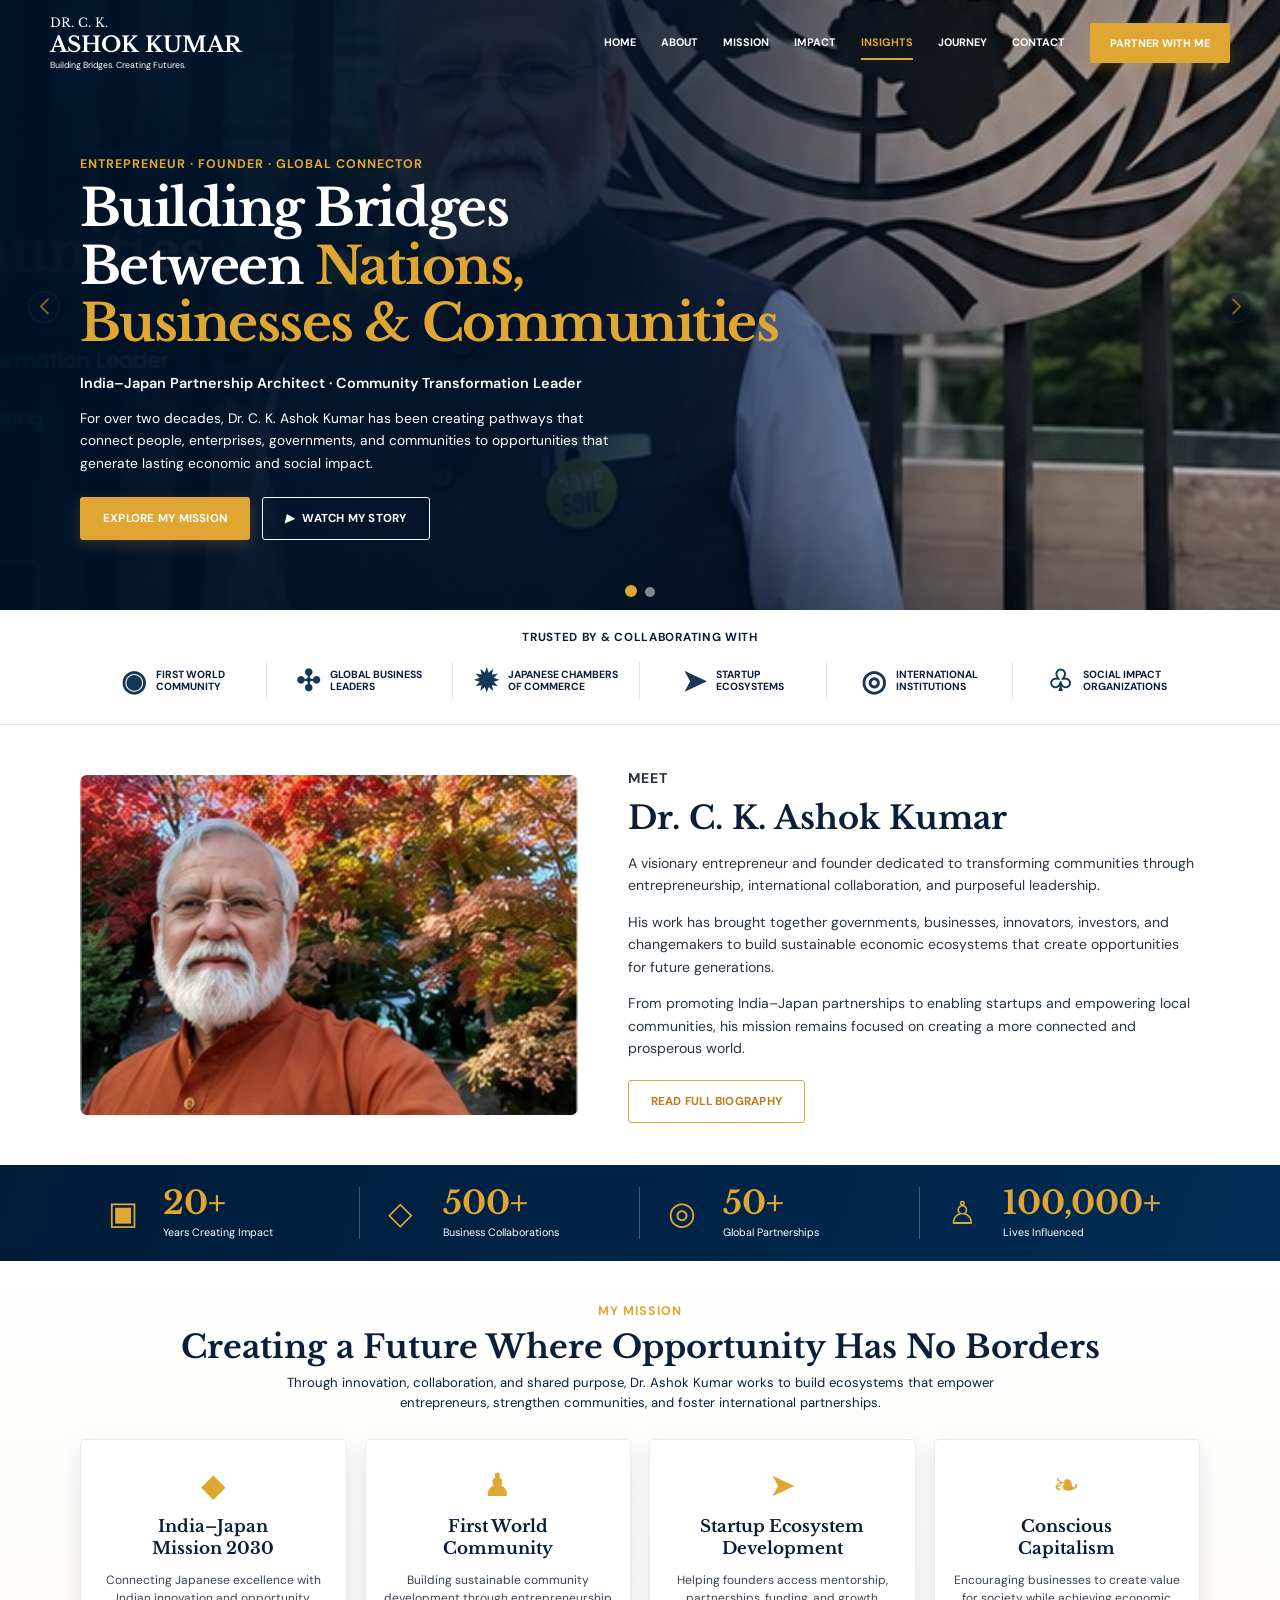
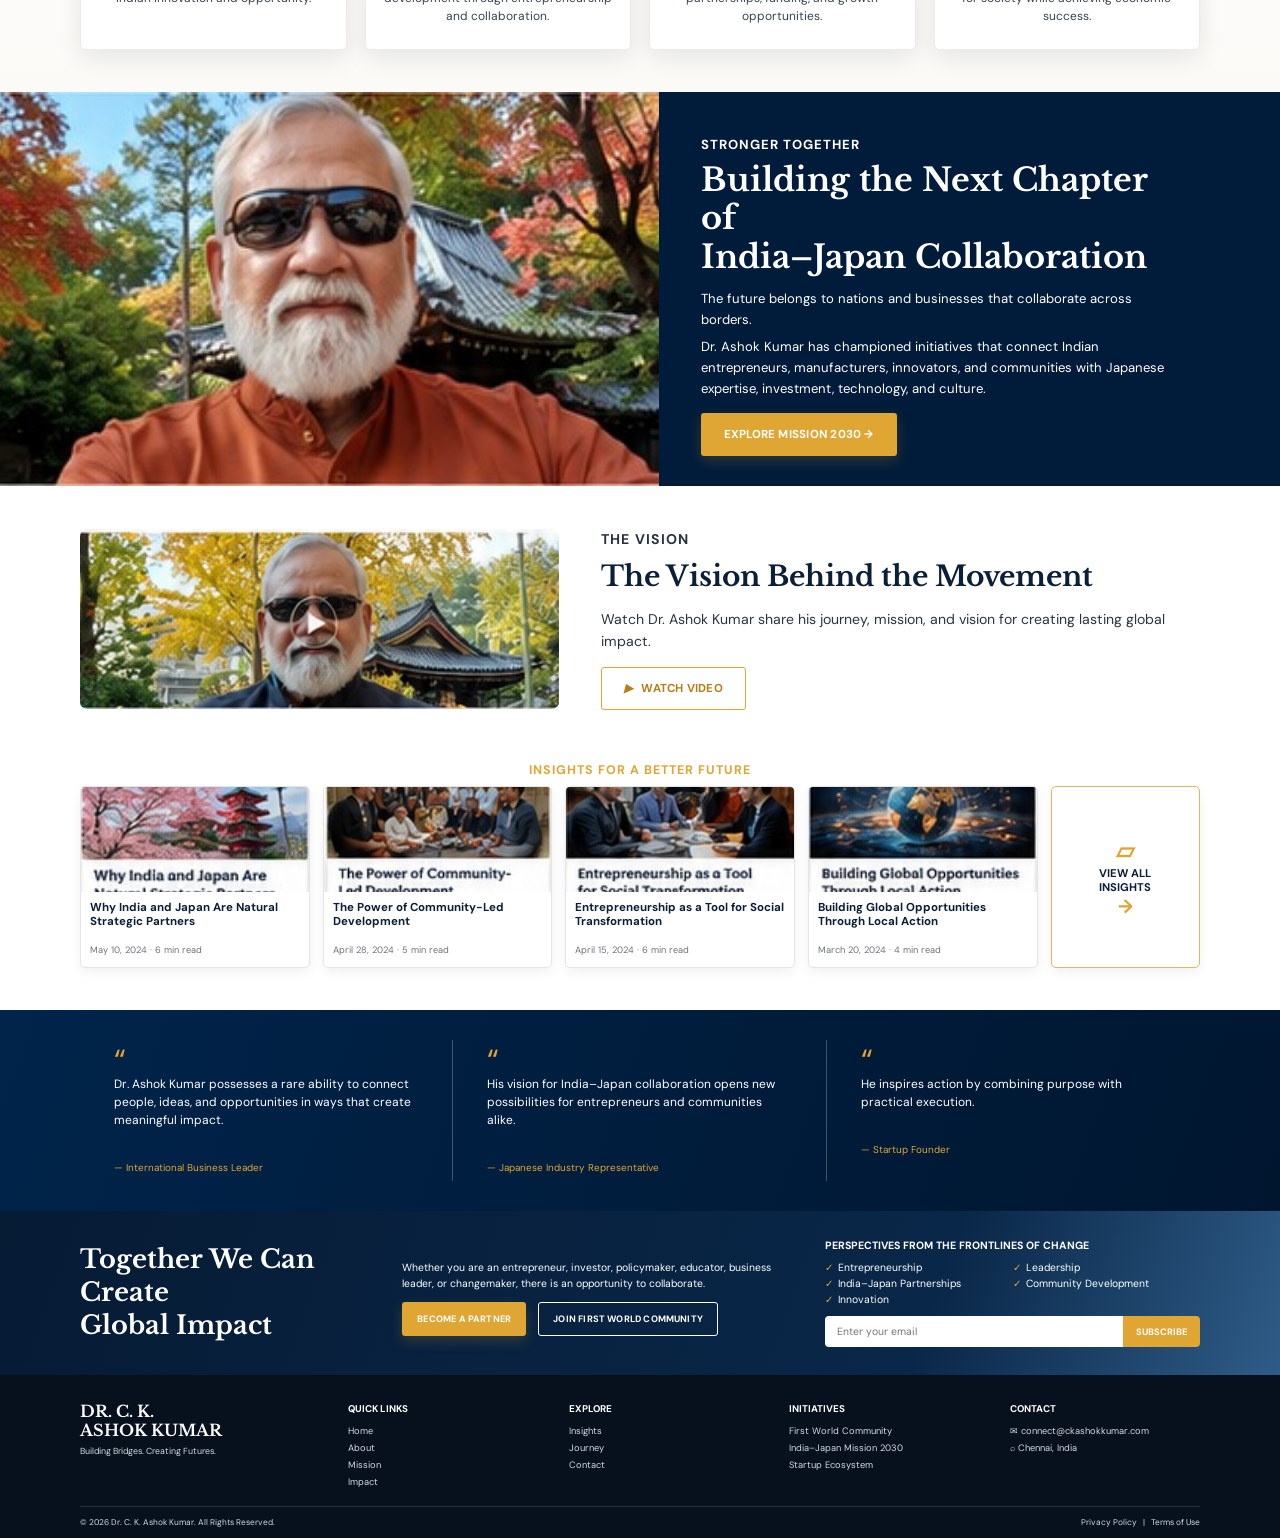
==== commit 6cb9d51d: "Comment out journey section in index.html Commented out the journey section in index.html." ====
--- a/index.html
+++ b/index.html
@@ -165,7 +165,7 @@
       </div>
     </section>
 
-    <section class="journey section" id="journey">
+   <!-- <section class="journey section" id="journey">
       <div class="shell">
         <p class="eyebrow centered">A journey of purpose</p>
         <div class="gallery">
@@ -178,7 +178,7 @@
           <img src="assets/moment-7.jpg" alt="Public event">
           <a class="button gold gallery-more" href="journey.html">View more moments →</a>
         </div>
-      </div>
+      </div> -->
     </section>
 
     <section class="join" id="contact">
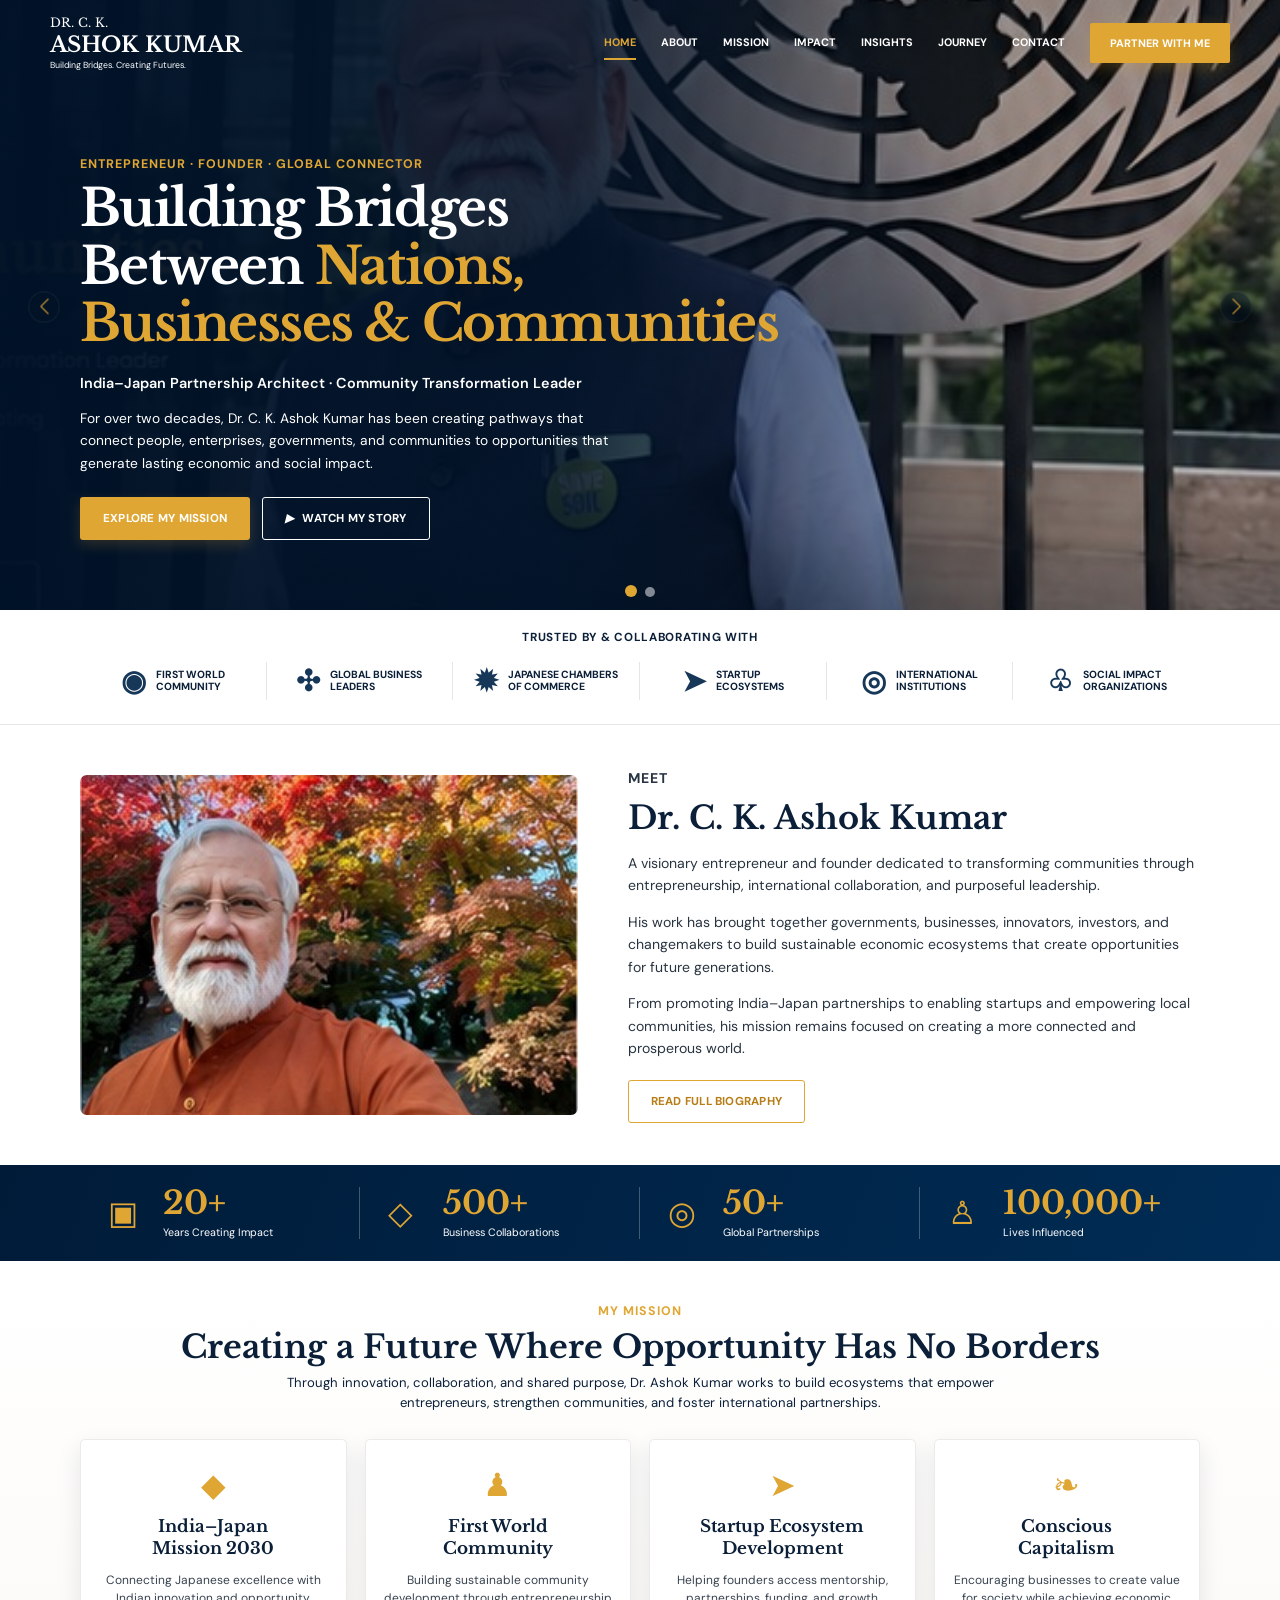
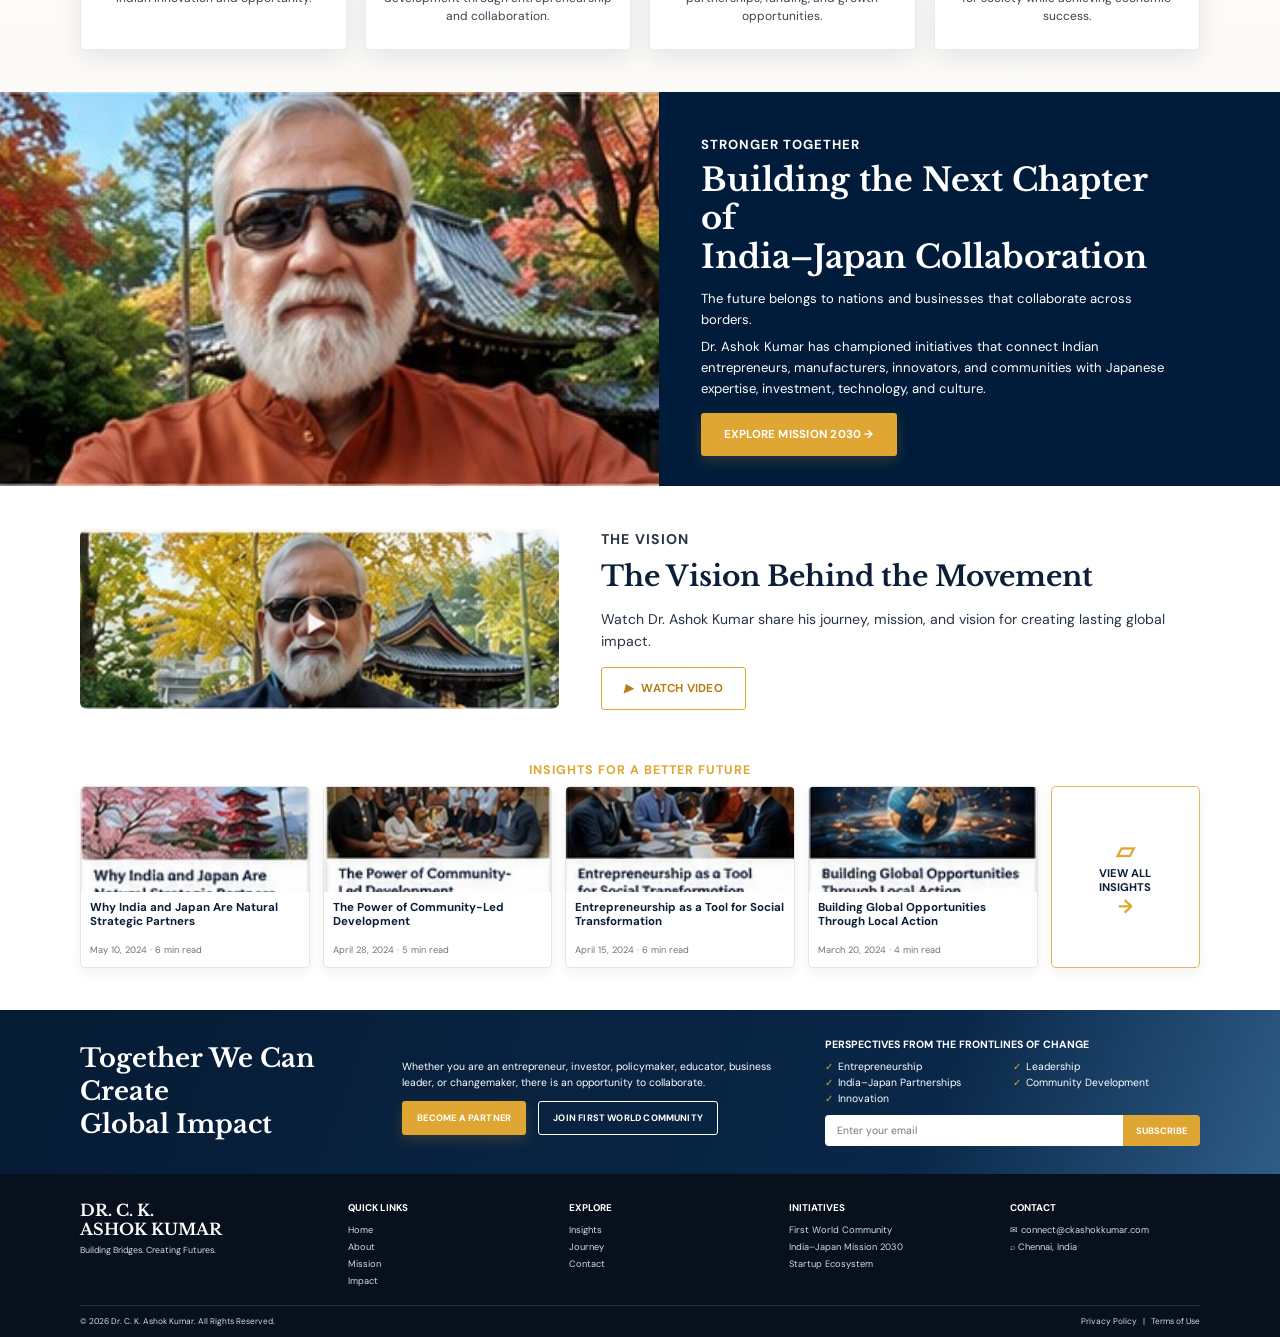
==== commit 711314a0: "Update index.html" ====
--- a/index.html
+++ b/index.html
@@ -157,13 +157,13 @@
       </div>
     </section>
 
-    <section class="quotes">
+   <!-- <section class="quotes">
       <div class="shell quote-grid">
         <blockquote>“<p>Dr. Ashok Kumar possesses a rare ability to connect people, ideas, and opportunities in ways that create meaningful impact.</p><cite>— International Business Leader</cite></blockquote>
         <blockquote>“<p>His vision for India–Japan collaboration opens new possibilities for entrepreneurs and communities alike.</p><cite>— Japanese Industry Representative</cite></blockquote>
         <blockquote>“<p>He inspires action by combining purpose with practical execution.</p><cite>— Startup Founder</cite></blockquote>
       </div>
-    </section>
+    </section> -->
 
    <!-- <section class="journey section" id="journey">
       <div class="shell">
@@ -178,7 +178,7 @@
           <img src="assets/moment-7.jpg" alt="Public event">
           <a class="button gold gallery-more" href="journey.html">View more moments →</a>
         </div>
-      </div> -->
+      </div>   -->
     </section>
 
     <section class="join" id="contact">
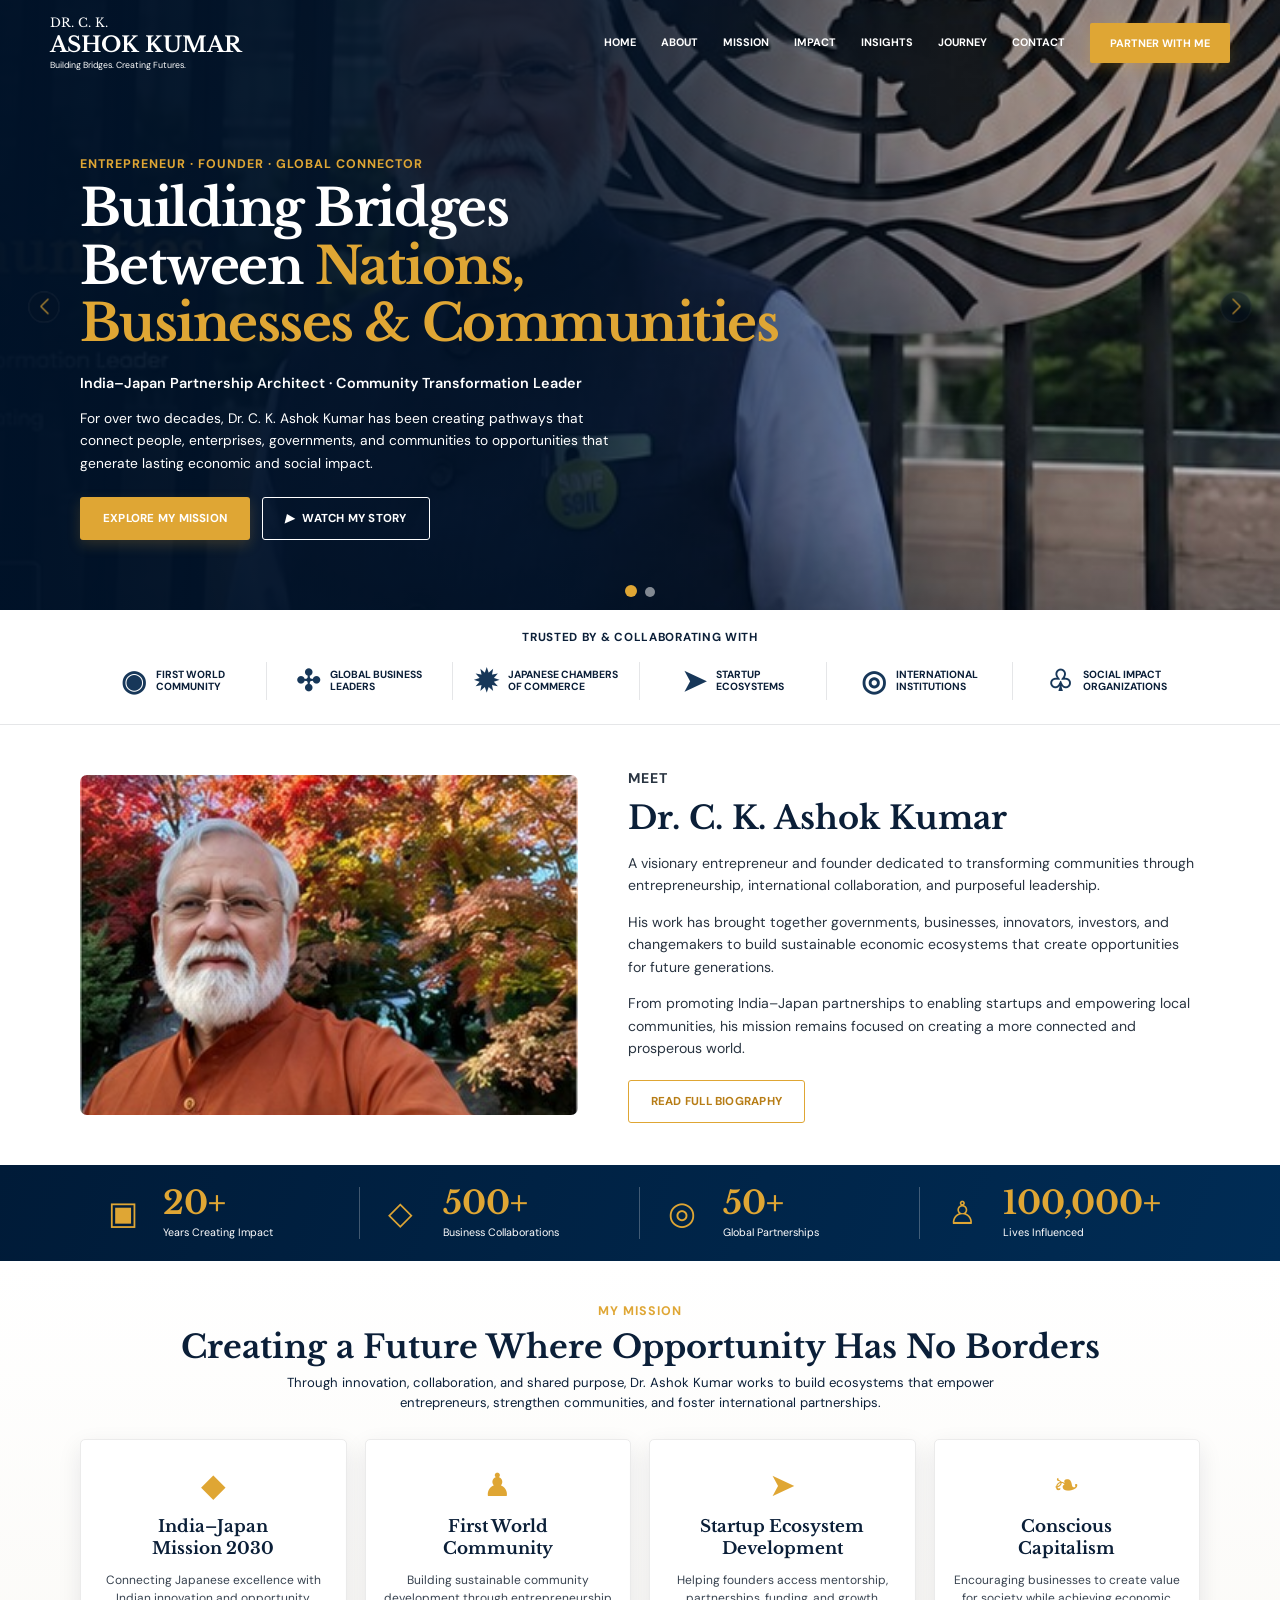
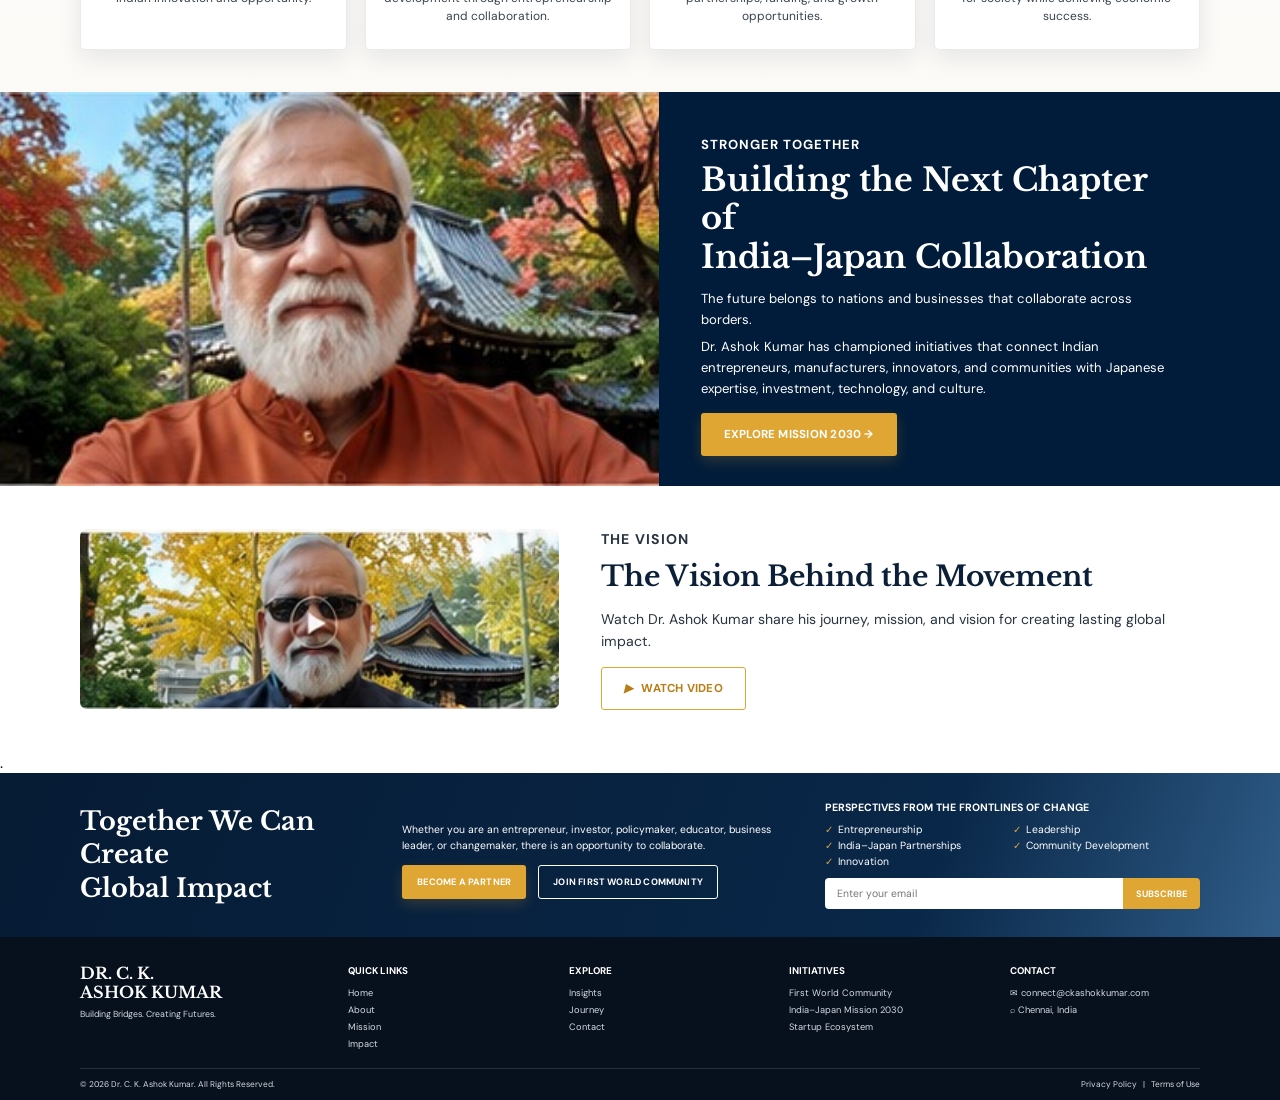
==== commit 68be791c: "refactor: apply consistent code formatting and update contact email address in partner and index pag" ====
--- a/index.html
+++ b/index.html
@@ -1,5 +1,6 @@
 <!doctype html>
 <html lang="en">
+
 <head>
   <meta charset="utf-8">
   <meta name="viewport" content="width=device-width, initial-scale=1">
@@ -7,10 +8,13 @@
   <title>Dr. C. K. Ashok Kumar</title>
   <link rel="preconnect" href="https://fonts.googleapis.com">
   <link rel="preconnect" href="https://fonts.gstatic.com" crossorigin>
-  <link href="https://fonts.googleapis.com/css2?family=DM+Sans:wght@400;500;600;700&family=Libre+Baskerville:wght@400;700&display=swap" rel="stylesheet">
+  <link
+    href="https://fonts.googleapis.com/css2?family=DM+Sans:wght@400;500;600;700&family=Libre+Baskerville:wght@400;700&display=swap"
+    rel="stylesheet">
   <link rel="stylesheet" href="https://cdn.jsdelivr.net/npm/swiper@11/swiper-bundle.min.css" />
   <link rel="stylesheet" href="styles.css">
 </head>
+
 <body>
   <header class="site-header" id="top">
     <a class="brand" href="#top" aria-label="Home">
@@ -18,7 +22,8 @@
       <strong>ASHOK KUMAR</strong>
       <small>Building Bridges. Creating Futures.</small>
     </a>
-    <button class="menu-toggle" aria-label="Open menu" aria-expanded="false"><span></span><span></span><span></span></button>
+    <button class="menu-toggle" aria-label="Open menu"
+      aria-expanded="false"><span></span><span></span><span></span></button>
     <nav class="nav" aria-label="Main navigation">
       <a class="active" href="#top">Home</a>
       <a href="#about">About</a>
@@ -35,7 +40,7 @@
     <section class="hero-slider">
       <div class="swiper myHeroSwiper">
         <div class="swiper-wrapper">
-          
+
           <!-- Slide 1 -->
           <div class="swiper-slide">
             <img class="hero-img" src="assets/hero.jpg" alt="Dr. C. K. Ashok Kumar">
@@ -44,7 +49,9 @@
               <p class="eyebrow light">Entrepreneur · Founder · Global Connector</p>
               <h1>Building Bridges<br>Between <span>Nations, Businesses &amp; Communities</span></h1>
               <p class="hero-role">India–Japan Partnership Architect · Community Transformation Leader</p>
-              <p class="hero-copy">For over two decades, Dr. C. K. Ashok Kumar has been creating pathways that connect people, enterprises, governments, and communities to opportunities that generate lasting economic and social impact.</p>
+              <p class="hero-copy">For over two decades, Dr. C. K. Ashok Kumar has been creating pathways that connect
+                people, enterprises, governments, and communities to opportunities that generate lasting economic and
+                social impact.</p>
               <div class="actions">
                 <a class="button gold" href="#mission">Explore my mission</a>
                 <a class="button ghost" href="#vision"><i>▶</i> Watch my story</a>
@@ -60,7 +67,8 @@
               <p class="eyebrow light">India–Japan Partnership Architect</p>
               <h1>Creating a Future Where<br><span>Opportunity Has No Borders</span></h1>
               <p class="hero-role">Bilateral Collaboration Leader · Startup Ecosystem Incubator</p>
-              <p class="hero-copy">Fostering deep economic and industrial links between Indian innovators and Japanese organizations to scale technology, investments, and resilient supply chains.</p>
+              <p class="hero-copy">Fostering deep economic and industrial links between Indian innovators and Japanese
+                organizations to scale technology, investments, and resilient supply chains.</p>
               <div class="actions">
                 <a class="button gold" href="#contact">Partner with me</a>
                 <a class="button ghost" href="#mission">View collaborations</a>
@@ -93,9 +101,12 @@
       <div>
         <p class="eyebrow">Meet</p>
         <h2>Dr. C. K. Ashok Kumar</h2>
-        <p>A visionary entrepreneur and founder dedicated to transforming communities through entrepreneurship, international collaboration, and purposeful leadership.</p>
-        <p>His work has brought together governments, businesses, innovators, investors, and changemakers to build sustainable economic ecosystems that create opportunities for future generations.</p>
-        <p>From promoting India–Japan partnerships to enabling startups and empowering local communities, his mission remains focused on creating a more connected and prosperous world.</p>
+        <p>A visionary entrepreneur and founder dedicated to transforming communities through entrepreneurship,
+          international collaboration, and purposeful leadership.</p>
+        <p>His work has brought together governments, businesses, innovators, investors, and changemakers to build
+          sustainable economic ecosystems that create opportunities for future generations.</p>
+        <p>From promoting India–Japan partnerships to enabling startups and empowering local communities, his mission
+          remains focused on creating a more connected and prosperous world.</p>
         <a class="button outline" href="biography.html">Read full biography</a>
       </div>
     </section>
@@ -113,12 +124,25 @@
       <div class="shell centered">
         <p class="eyebrow">My mission</p>
         <h2>Creating a Future Where Opportunity Has No Borders</h2>
-        <p class="section-intro">Through innovation, collaboration, and shared purpose, Dr. Ashok Kumar works to build ecosystems that empower entrepreneurs, strengthen communities, and foster international partnerships.</p>
+        <p class="section-intro">Through innovation, collaboration, and shared purpose, Dr. Ashok Kumar works to build
+          ecosystems that empower entrepreneurs, strengthen communities, and foster international partnerships.</p>
         <div class="mission-grid">
-          <article><i>◆</i><h3>India–Japan<br>Mission 2030</h3><p>Connecting Japanese excellence with Indian innovation and opportunity.</p></article>
-          <article><i>♟</i><h3>First World<br>Community</h3><p>Building sustainable community development through entrepreneurship and collaboration.</p></article>
-          <article><i>➤</i><h3>Startup Ecosystem<br>Development</h3><p>Helping founders access mentorship, partnerships, funding, and growth opportunities.</p></article>
-          <article><i>❧</i><h3>Conscious<br>Capitalism</h3><p>Encouraging businesses to create value for society while achieving economic success.</p></article>
+          <article><i>◆</i>
+            <h3>India–Japan<br>Mission 2030</h3>
+            <p>Connecting Japanese excellence with Indian innovation and opportunity.</p>
+          </article>
+          <article><i>♟</i>
+            <h3>First World<br>Community</h3>
+            <p>Building sustainable community development through entrepreneurship and collaboration.</p>
+          </article>
+          <article><i>➤</i>
+            <h3>Startup Ecosystem<br>Development</h3>
+            <p>Helping founders access mentorship, partnerships, funding, and growth opportunities.</p>
+          </article>
+          <article><i>❧</i>
+            <h3>Conscious<br>Capitalism</h3>
+            <p>Encouraging businesses to create value for society while achieving economic success.</p>
+          </article>
         </div>
       </div>
     </section>
@@ -129,7 +153,8 @@
         <p class="eyebrow">Stronger together</p>
         <h2>Building the Next Chapter of<br>India–Japan Collaboration</h2>
         <p>The future belongs to nations and businesses that collaborate across borders.</p>
-        <p>Dr. Ashok Kumar has championed initiatives that connect Indian entrepreneurs, manufacturers, innovators, and communities with Japanese expertise, investment, technology, and culture.</p>
+        <p>Dr. Ashok Kumar has championed initiatives that connect Indian entrepreneurs, manufacturers, innovators, and
+          communities with Japanese expertise, investment, technology, and culture.</p>
         <a class="button gold" href="#contact">Explore Mission 2030 →</a>
       </div>
     </section>
@@ -144,28 +169,48 @@
       </div>
     </section>
 
-    <section class="insights section" id="insights">
+    <!----    <section class="insights section" id="insights">
       <div class="shell">
         <p class="eyebrow centered">Insights for a better future</p>
         <div class="insight-grid">
-          <article><a href="insight-india-japan.html" style="display: block; height: 100%;"><img src="assets/insight-temple.jpg" alt="Japanese temple"><div><h3>Why India and Japan Are Natural Strategic Partners</h3><small>May 10, 2024 · 6 min read</small></div></a></article>
-          <article><a href="insight-community-development.html" style="display: block; height: 100%;"><img src="assets/insight-community.jpg" alt="Community leaders in discussion"><div><h3>The Power of Community-Led Development</h3><small>April 28, 2024 · 5 min read</small></div></a></article>
-          <article><a href="insight-entrepreneurship.html" style="display: block; height: 100%;"><img src="assets/insight-entrepreneurs.jpg" alt="Entrepreneurs collaborating"><div><h3>Entrepreneurship as a Tool for Social Transformation</h3><small>April 15, 2024 · 6 min read</small></div></a></article>
-          <article><a href="insight-global-opportunities.html" style="display: block; height: 100%;"><img src="assets/insight-global.jpg" alt="Connected globe"><div><h3>Building Global Opportunities Through Local Action</h3><small>March 20, 2024 · 4 min read</small></div></a></article>
+          <article><a href="insight-india-japan.html" style="display: block; height: 100%;"><img
+                src="assets/insight-temple.jpg" alt="Japanese temple">
+              <div>
+                <h3>Why India and Japan Are Natural Strategic Partners</h3><small>May 10, 2024 · 6 min read</small>
+              </div>
+            </a></article>
+          <article><a href="insight-community-development.html" style="display: block; height: 100%;"><img
+                src="assets/insight-community.jpg" alt="Community leaders in discussion">
+              <div>
+                <h3>The Power of Community-Led Development</h3><small>April 28, 2024 · 5 min read</small>
+              </div>
+            </a></article>
+          <article><a href="insight-entrepreneurship.html" style="display: block; height: 100%;"><img
+                src="assets/insight-entrepreneurs.jpg" alt="Entrepreneurs collaborating">
+              <div>
+                <h3>Entrepreneurship as a Tool for Social Transformation</h3><small>April 15, 2024 · 6 min read</small>
+              </div>
+            </a></article>
+          <article><a href="insight-global-opportunities.html" style="display: block; height: 100%;"><img
+                src="assets/insight-global.jpg" alt="Connected globe">
+              <div>
+                <h3>Building Global Opportunities Through Local Action</h3><small>March 20, 2024 · 4 min read</small>
+              </div>
+            </a></article>
           <a class="view-all" href="insights.html"><span>▱</span>View all<br>insights <b>→</b></a>
         </div>
       </div>
     </section>
 
-   <!-- <section class="quotes">
+    <section class="quotes">
       <div class="shell quote-grid">
         <blockquote>“<p>Dr. Ashok Kumar possesses a rare ability to connect people, ideas, and opportunities in ways that create meaningful impact.</p><cite>— International Business Leader</cite></blockquote>
         <blockquote>“<p>His vision for India–Japan collaboration opens new possibilities for entrepreneurs and communities alike.</p><cite>— Japanese Industry Representative</cite></blockquote>
         <blockquote>“<p>He inspires action by combining purpose with practical execution.</p><cite>— Startup Founder</cite></blockquote>
       </div>
-    </section> -->
-
-   <!-- <section class="journey section" id="journey">
+    </section>
+
+    <section class="journey section" id="journey">
       <div class="shell">
         <p class="eyebrow centered">A journey of purpose</p>
         <div class="gallery">
@@ -178,37 +223,69 @@
           <img src="assets/moment-7.jpg" alt="Public event">
           <a class="button gold gallery-more" href="journey.html">View more moments →</a>
         </div>
-      </div>   -->
-    </section>
+      </div>
+    </section> -->.
 
     <section class="join" id="contact">
       <div class="shell join-grid">
-        <div><h2>Together We Can Create<br>Global Impact</h2></div>
         <div>
-          <p>Whether you are an entrepreneur, investor, policymaker, educator, business leader, or changemaker, there is an opportunity to collaborate.</p>
+          <h2>Together We Can Create<br>Global Impact</h2>
+        </div>
+        <div>
+          <p>Whether you are an entrepreneur, investor, policymaker, educator, business leader, or changemaker, there is
+            an opportunity to collaborate.</p>
           <div class="actions">
             <a class="button gold" href="partner.html">Become a partner</a>
             <a class="button ghost" href="membership.html">Join First World Community</a>
           </div>
         </div>
-        <div><h3>Perspectives from the frontlines of change</h3><ul><li>Entrepreneurship</li><li>Leadership</li><li>India–Japan Partnerships</li><li>Community Development</li><li>Innovation</li></ul><form><input type="email" placeholder="Enter your email" aria-label="Email address"><button>Subscribe</button></form></div>
+        <div>
+          <h3>Perspectives from the frontlines of change</h3>
+          <ul>
+            <li>Entrepreneurship</li>
+            <li>Leadership</li>
+            <li>India–Japan Partnerships</li>
+            <li>Community Development</li>
+            <li>Innovation</li>
+          </ul>
+          <form><input type="email" placeholder="Enter your email" aria-label="Email address"><button>Subscribe</button>
+          </form>
+        </div>
       </div>
     </section>
   </main>
 
   <footer>
     <div class="shell footer-grid">
-      <div class="footer-brand"><strong>DR. C. K.<br>ASHOK KUMAR</strong><small>Building Bridges. Creating Futures.</small></div>
-      <div><h3>Quick links</h3><a href="#top">Home</a><a href="#about">About</a><a href="#mission">Mission</a><a href="#impact">Impact</a></div>
-      <div><h3>Explore</h3><a href="insights.html">Insights</a><a href="journey.html">Journey</a><a href="contact.html">Contact</a></div>
-      <div><h3>Initiatives</h3><span>First World Community</span><span>India–Japan Mission 2030</span><span>Startup Ecosystem</span></div>
-      <div><h3>Contact</h3><a href="mailto:connect@ckashokkumar.com">✉ connect@ckashokkumar.com</a><span>⌕ Chennai, India</span></div>
+      <div class="footer-brand"><strong>DR. C. K.<br>ASHOK KUMAR</strong><small>Building Bridges. Creating
+          Futures.</small></div>
+      <div>
+        <h3>Quick links</h3><a href="#top">Home</a><a href="#about">About</a><a href="#mission">Mission</a><a
+          href="#impact">Impact</a>
+      </div>
+      <div>
+        <h3>Explore</h3><a href="insights.html">Insights</a><a href="journey.html">Journey</a><a
+          href="contact.html">Contact</a>
+      </div>
+      <div>
+        <h3>Initiatives</h3><span>First World Community</span><span>India–Japan Mission 2030</span><span>Startup
+          Ecosystem</span>
+      </div>
+      <div>
+        <h3>Contact</h3><a href="mailto:connect@ckashokkumar.com">✉ connect@ckashokkumar.com</a><span>⌕ Chennai,
+          India</span>
+      </div>
     </div>
-    <div class="copyright shell">© 2026 Dr. C. K. Ashok Kumar. All Rights Reserved. <span>Privacy Policy &nbsp; | &nbsp; Terms of Use</span></div>
+    <div class="copyright shell">© 2026 Dr. C. K. Ashok Kumar. All Rights Reserved. <span>Privacy Policy &nbsp; | &nbsp;
+        Terms of Use</span></div>
   </footer>
 
   <div class="modal" id="videoModal" aria-hidden="true">
-    <div class="modal-card"><button class="modal-close" aria-label="Close">×</button><div class="video-placeholder"><span>▶</span><p>Vision film coming soon</p></div></div>
+    <div class="modal-card"><button class="modal-close" aria-label="Close">×</button>
+      <div class="video-placeholder"><span>▶</span>
+        <p>Vision film coming soon</p>
+      </div>
+    </div>
   </div>
 
   <!-- Lightbox Gallery Modal -->
@@ -245,4 +322,5 @@
   </script>
   <button id="backToTop" class="back-to-top" aria-label="Back to top">↑</button>
 </body>
-</html>
+
+</html>
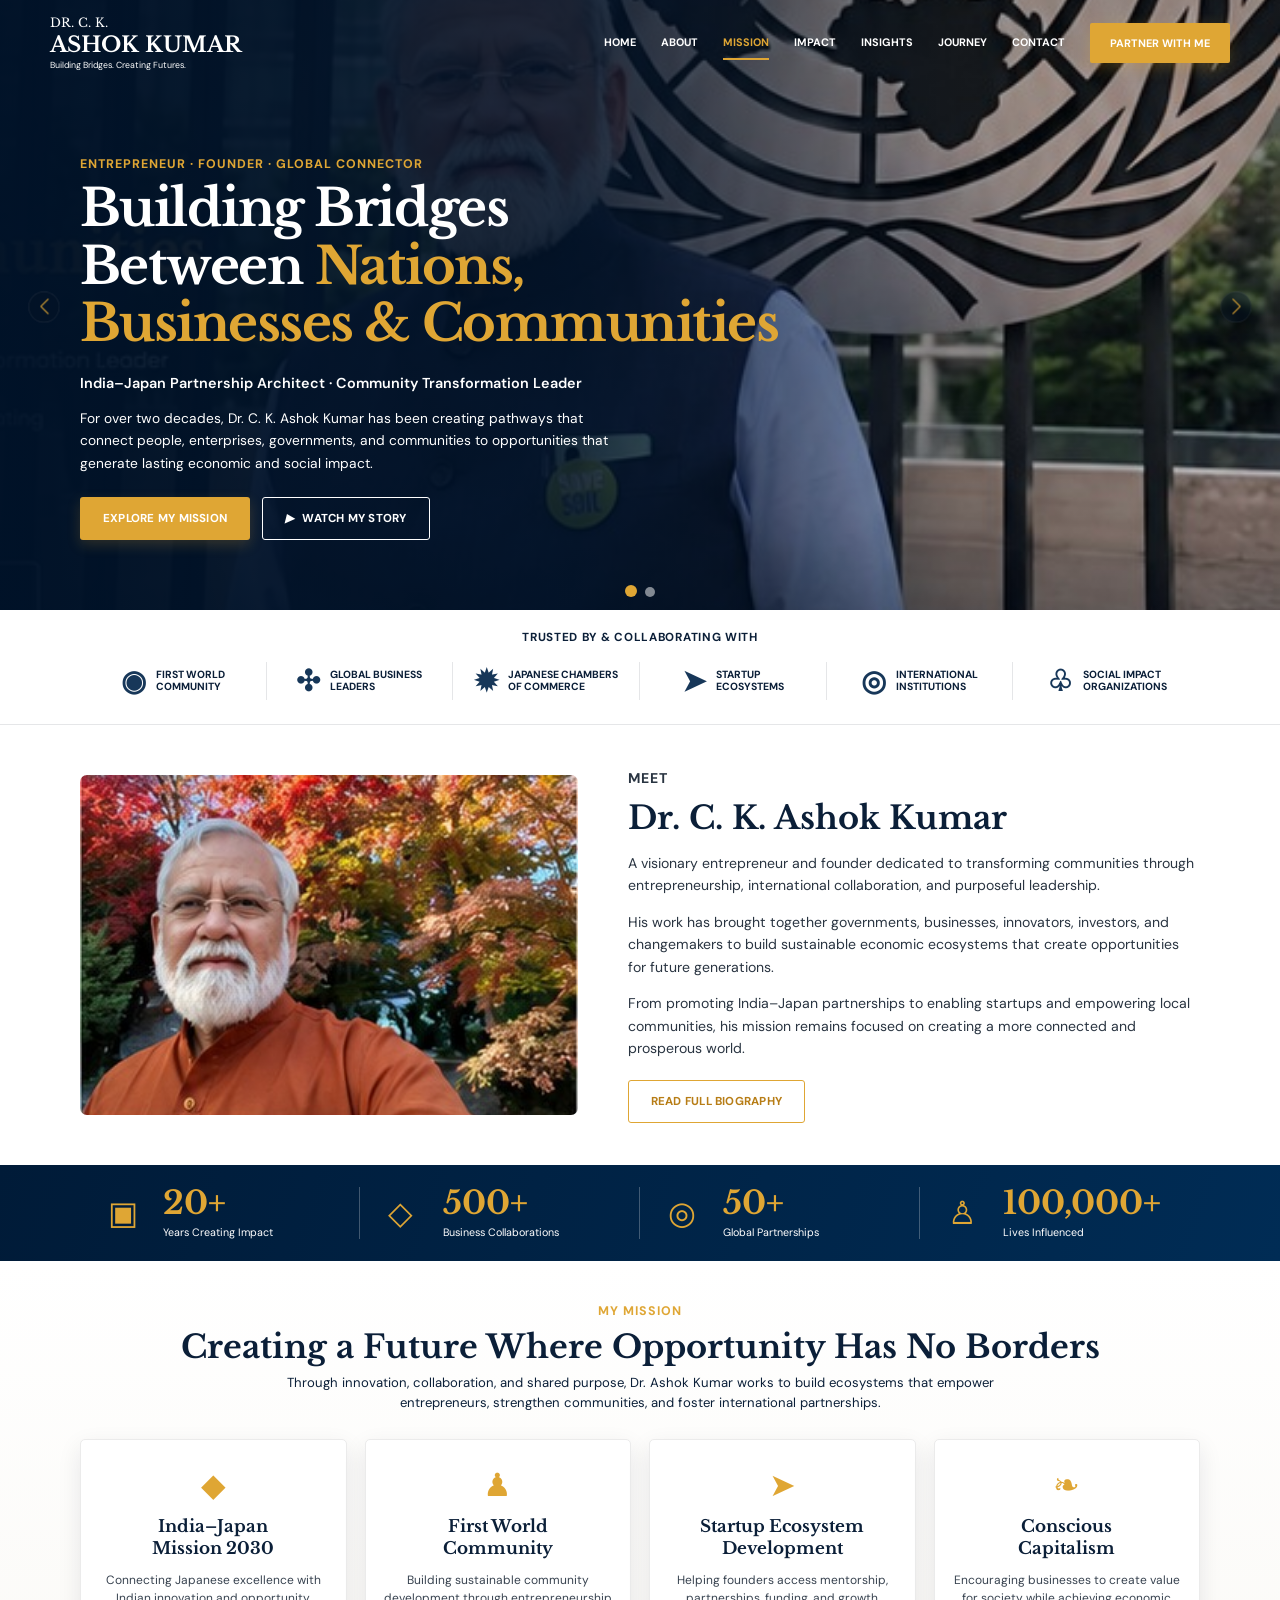
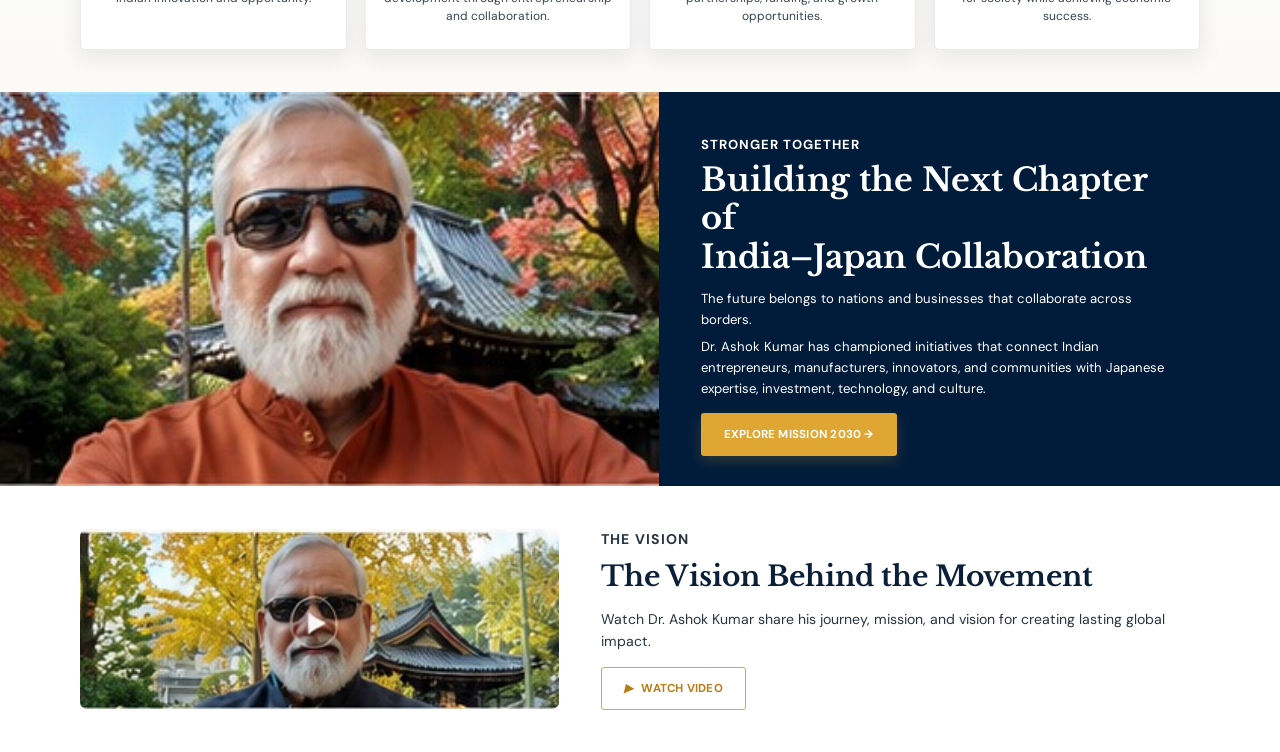
==== commit 71793fb3: "Merge branch 'main' of https://github.com/vishnu023/dk-T3" ====
--- a/index.html
+++ b/index.html
@@ -202,15 +202,15 @@
       </div>
     </section>
 
-    <section class="quotes">
+   <!-- <section class="quotes">
       <div class="shell quote-grid">
         <blockquote>“<p>Dr. Ashok Kumar possesses a rare ability to connect people, ideas, and opportunities in ways that create meaningful impact.</p><cite>— International Business Leader</cite></blockquote>
         <blockquote>“<p>His vision for India–Japan collaboration opens new possibilities for entrepreneurs and communities alike.</p><cite>— Japanese Industry Representative</cite></blockquote>
         <blockquote>“<p>He inspires action by combining purpose with practical execution.</p><cite>— Startup Founder</cite></blockquote>
       </div>
-    </section>
-
-    <section class="journey section" id="journey">
+    </section> -->
+
+    <!-- <section class="journey section" id="journey">
       <div class="shell">
         <p class="eyebrow centered">A journey of purpose</p>
         <div class="gallery">
@@ -224,7 +224,7 @@
           <a class="button gold gallery-more" href="journey.html">View more moments →</a>
         </div>
       </div>
-    </section> -->.
+    </section>
 
     <section class="join" id="contact">
       <div class="shell join-grid">
@@ -289,38 +289,38 @@
   </div>
 
   <!-- Lightbox Gallery Modal -->
-  <div class="modal" id="lightboxModal" aria-hidden="true">
-    <div class="modal-card lightbox-card">
-      <button class="modal-close" aria-label="Close">×</button>
-      <img id="lightboxImage" src="" alt="">
-      <p id="lightboxCaption" class="lightbox-caption"></p>
+    <div class="modal" id="lightboxModal" aria-hidden="true">
+      <div class="modal-card lightbox-card">
+        <button class="modal-close" aria-label="Close">×</button>
+        <img id="lightboxImage" src="" alt="">
+        <p id="lightboxCaption" class="lightbox-caption"></p>
+      </div>
     </div>
-  </div>
-
-  <script src="script.js"></script>
-  <script src="https://cdn.jsdelivr.net/npm/swiper@11/swiper-bundle.min.js"></script>
-  <script>
-    const swiper = new Swiper('.myHeroSwiper', {
-      loop: true,
-      effect: 'fade',
-      fadeEffect: {
-        crossFade: true
-      },
-      autoplay: {
-        delay: 5000,
-        disableOnInteraction: false,
-      },
-      pagination: {
-        el: '.swiper-pagination',
-        clickable: true,
-      },
-      navigation: {
-        nextEl: '.swiper-button-next',
-        prevEl: '.swiper-button-prev',
-      },
-    });
-  </script>
-  <button id="backToTop" class="back-to-top" aria-label="Back to top">↑</button>
+
+    <script src="script.js"></script>
+    <script src="https://cdn.jsdelivr.net/npm/swiper@11/swiper-bundle.min.js"></script>
+    <script>
+      const swiper = new Swiper('.myHeroSwiper', {
+        loop: true,
+        effect: 'fade',
+        fadeEffect: {
+          crossFade: true
+        },
+        autoplay: {
+          delay: 5000,
+          disableOnInteraction: false,
+        },
+        pagination: {
+          el: '.swiper-pagination',
+          clickable: true,
+        },
+        navigation: {
+          nextEl: '.swiper-button-next',
+          prevEl: '.swiper-button-prev',
+        },
+      });
+    </script>
+    <button id="backToTop" class="back-to-top" aria-label="Back to top">↑</button>
 </body>
 
 </html>
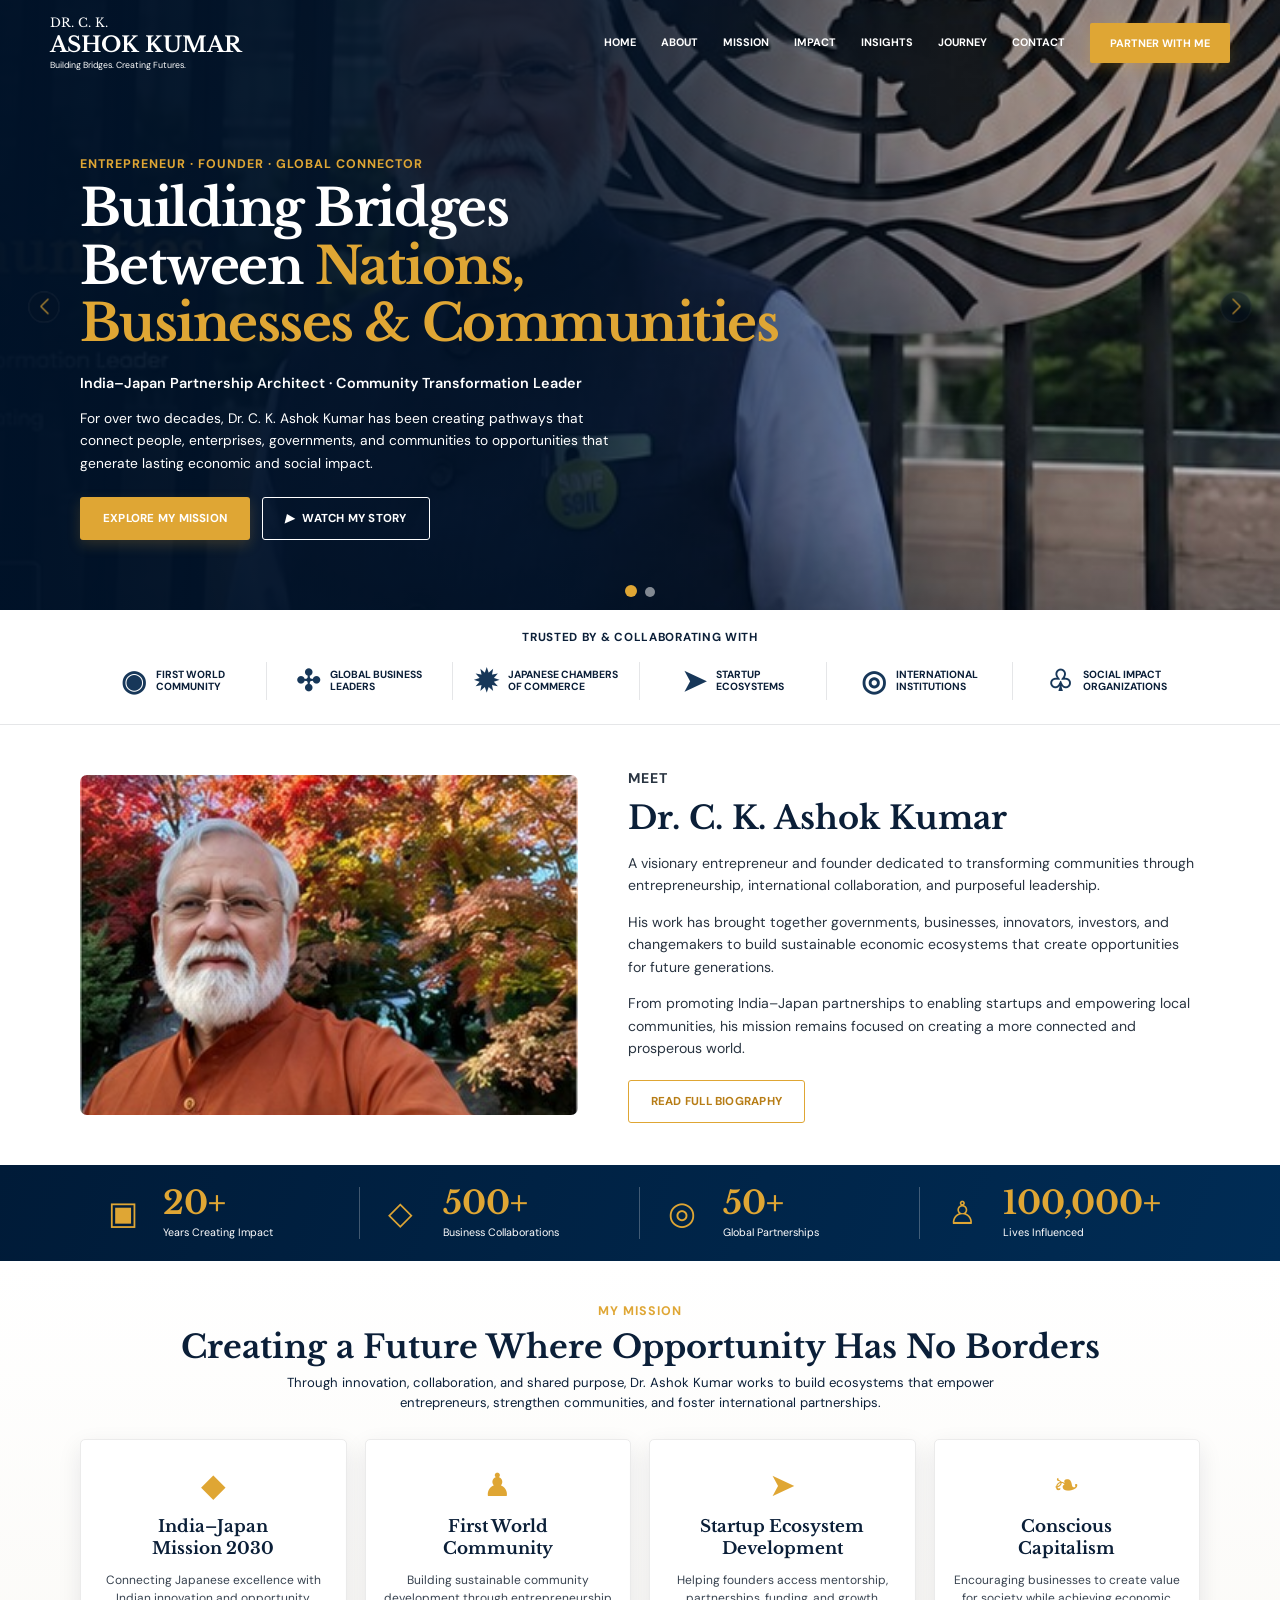
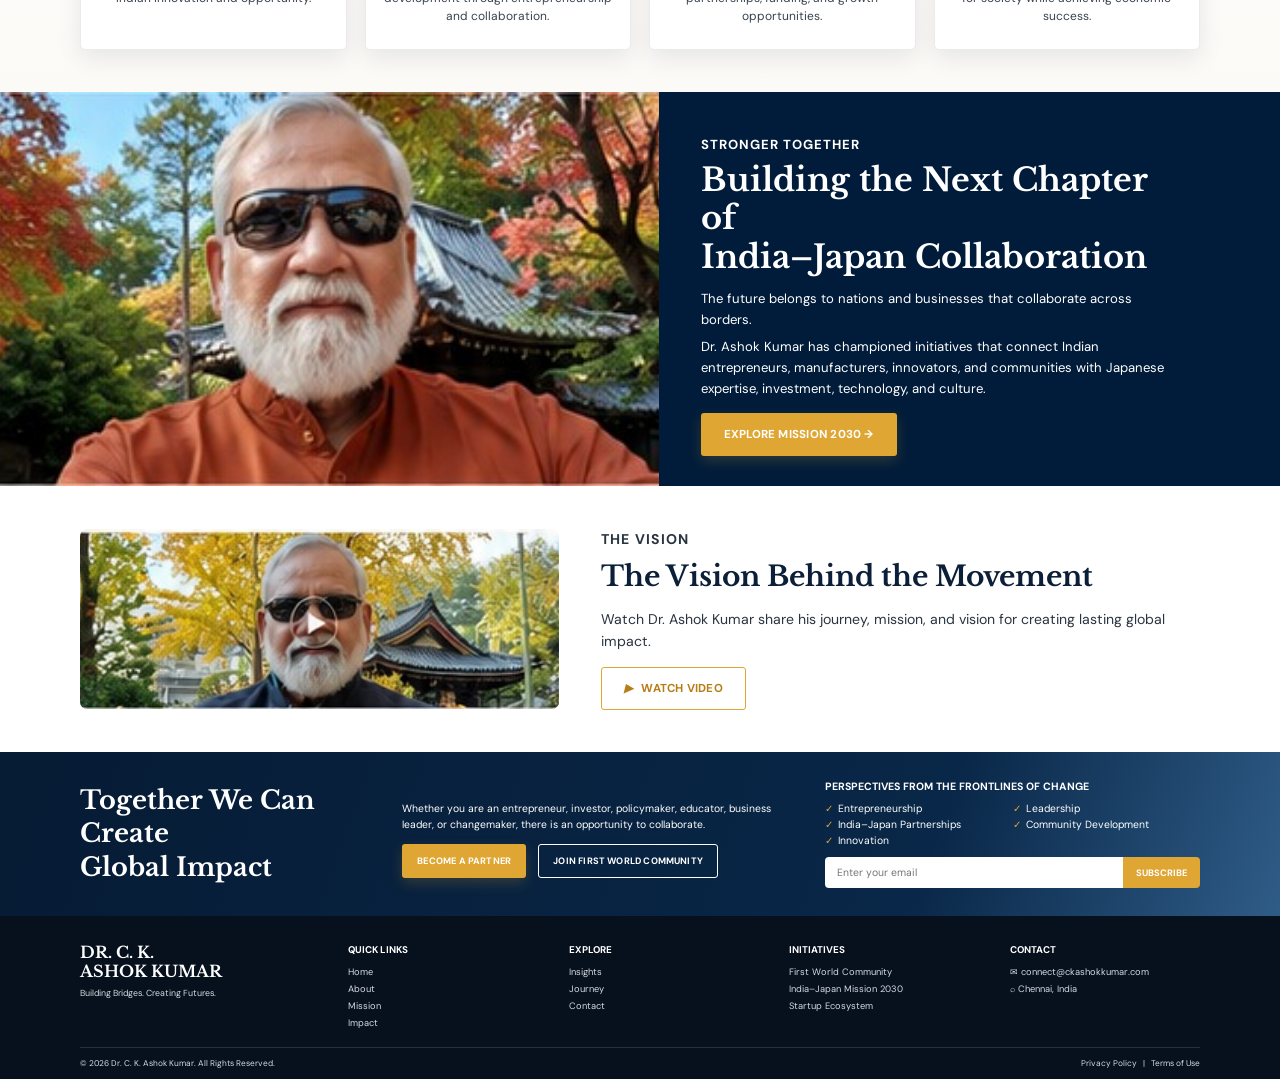
==== commit 88f469f8: "Update index.html" ====
--- a/index.html
+++ b/index.html
@@ -202,15 +202,15 @@
       </div>
     </section>
 
-   <!-- <section class="quotes">
+    <section class="quotes">
       <div class="shell quote-grid">
         <blockquote>“<p>Dr. Ashok Kumar possesses a rare ability to connect people, ideas, and opportunities in ways that create meaningful impact.</p><cite>— International Business Leader</cite></blockquote>
         <blockquote>“<p>His vision for India–Japan collaboration opens new possibilities for entrepreneurs and communities alike.</p><cite>— Japanese Industry Representative</cite></blockquote>
         <blockquote>“<p>He inspires action by combining purpose with practical execution.</p><cite>— Startup Founder</cite></blockquote>
       </div>
-    </section> -->
-
-    <!-- <section class="journey section" id="journey">
+    </section>  
+    
+    <section class="journey section" id="journey">
       <div class="shell">
         <p class="eyebrow centered">A journey of purpose</p>
         <div class="gallery">
@@ -224,7 +224,7 @@
           <a class="button gold gallery-more" href="journey.html">View more moments →</a>
         </div>
       </div>
-    </section>
+    </section> -->
 
     <section class="join" id="contact">
       <div class="shell join-grid">
@@ -289,38 +289,38 @@
   </div>
 
   <!-- Lightbox Gallery Modal -->
-    <div class="modal" id="lightboxModal" aria-hidden="true">
-      <div class="modal-card lightbox-card">
-        <button class="modal-close" aria-label="Close">×</button>
-        <img id="lightboxImage" src="" alt="">
-        <p id="lightboxCaption" class="lightbox-caption"></p>
-      </div>
+  <div class="modal" id="lightboxModal" aria-hidden="true">
+    <div class="modal-card lightbox-card">
+      <button class="modal-close" aria-label="Close">×</button>
+      <img id="lightboxImage" src="" alt="">
+      <p id="lightboxCaption" class="lightbox-caption"></p>
     </div>
-
-    <script src="script.js"></script>
-    <script src="https://cdn.jsdelivr.net/npm/swiper@11/swiper-bundle.min.js"></script>
-    <script>
-      const swiper = new Swiper('.myHeroSwiper', {
-        loop: true,
-        effect: 'fade',
-        fadeEffect: {
-          crossFade: true
-        },
-        autoplay: {
-          delay: 5000,
-          disableOnInteraction: false,
-        },
-        pagination: {
-          el: '.swiper-pagination',
-          clickable: true,
-        },
-        navigation: {
-          nextEl: '.swiper-button-next',
-          prevEl: '.swiper-button-prev',
-        },
-      });
-    </script>
-    <button id="backToTop" class="back-to-top" aria-label="Back to top">↑</button>
+  </div>
+
+  <script src="script.js"></script>
+  <script src="https://cdn.jsdelivr.net/npm/swiper@11/swiper-bundle.min.js"></script>
+  <script>
+    const swiper = new Swiper('.myHeroSwiper', {
+      loop: true,
+      effect: 'fade',
+      fadeEffect: {
+        crossFade: true
+      },
+      autoplay: {
+        delay: 5000,
+        disableOnInteraction: false,
+      },
+      pagination: {
+        el: '.swiper-pagination',
+        clickable: true,
+      },
+      navigation: {
+        nextEl: '.swiper-button-next',
+        prevEl: '.swiper-button-prev',
+      },
+    });
+  </script>
+  <button id="backToTop" class="back-to-top" aria-label="Back to top">↑</button>
 </body>
 
 </html>
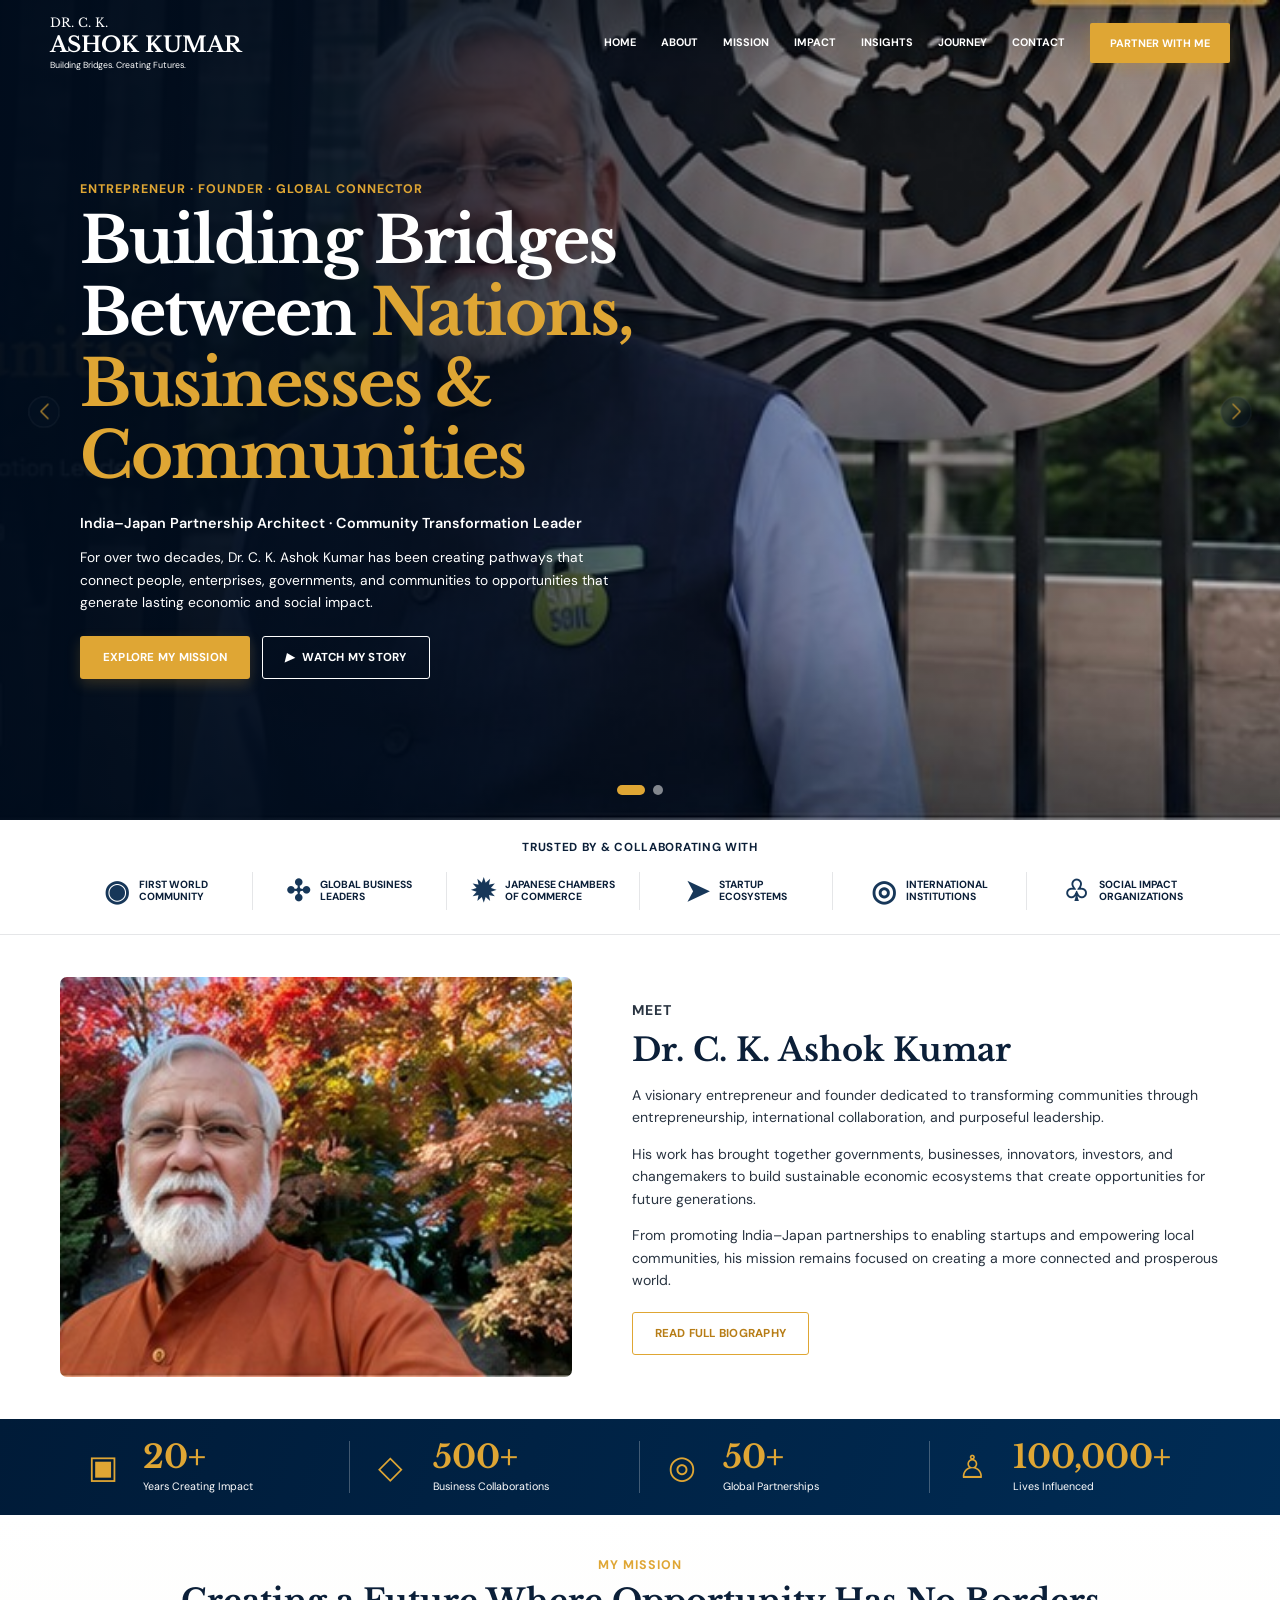
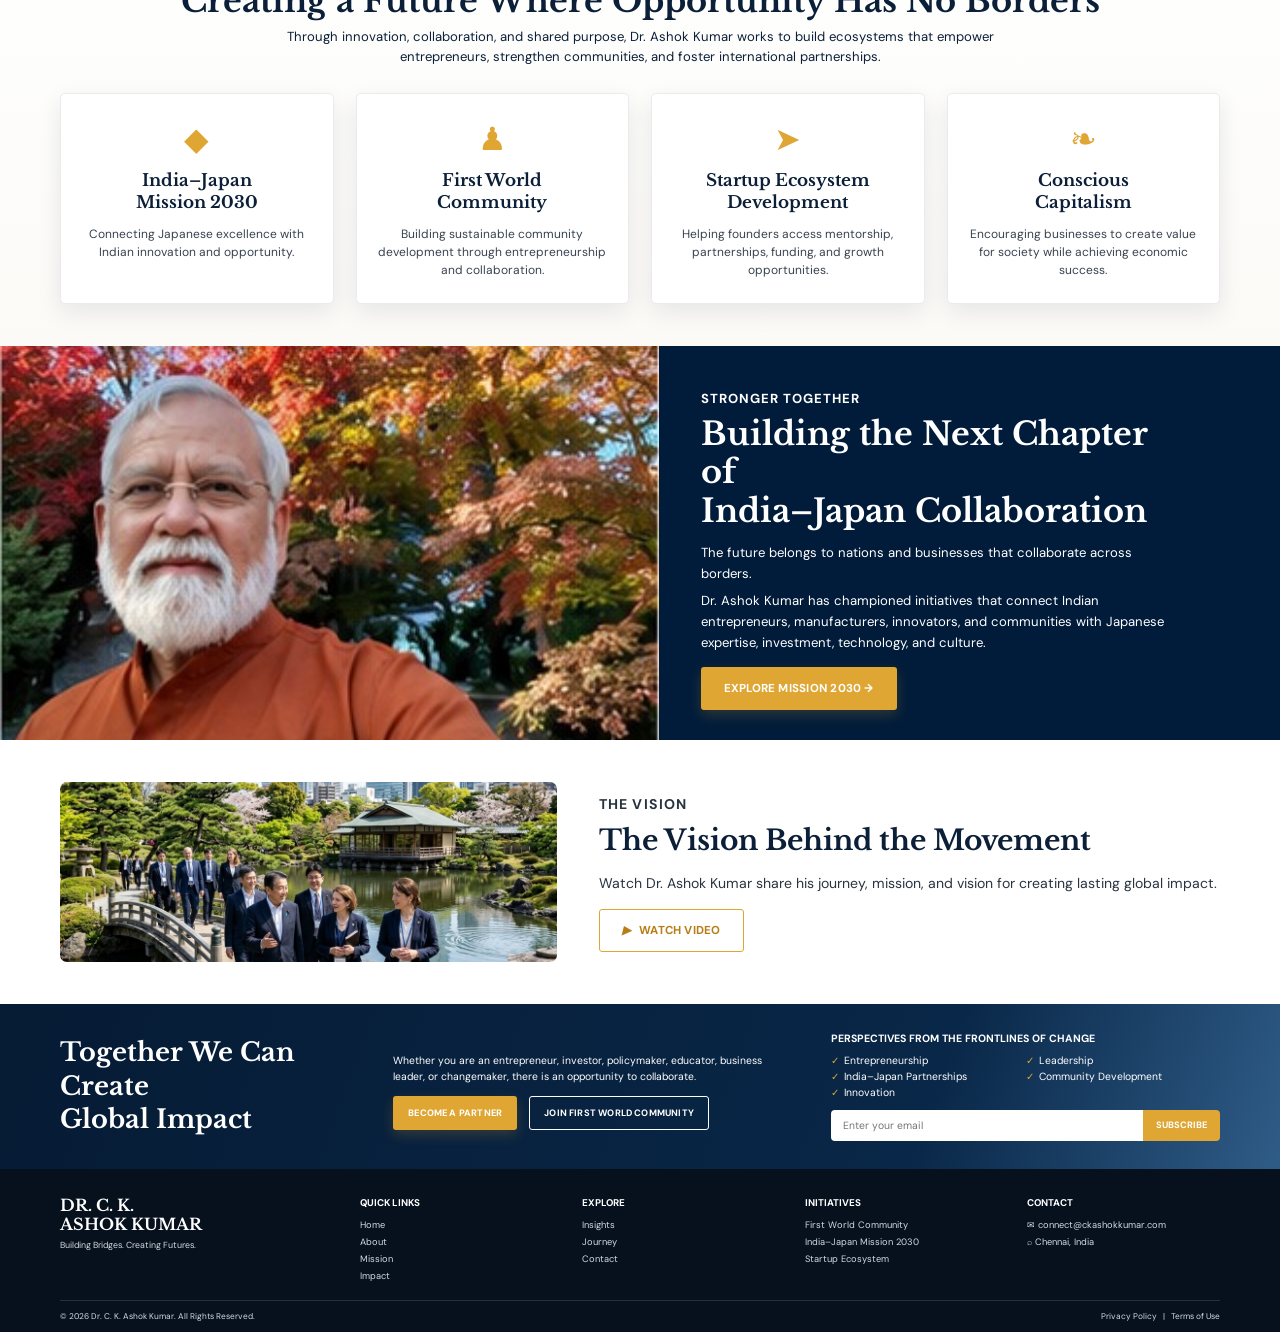
==== commit 96cfd6ce: "feat: responsive overhaul, upscaled assets, hero slider gradient fix, mobile-friendly layout" ====
--- a/index.html
+++ b/index.html
@@ -61,7 +61,7 @@
 
           <!-- Slide 2 -->
           <div class="swiper-slide">
-            <img class="hero-img" src="assets/collaboration.jpg" alt="Collaboration">
+            <img class="hero-img" src="assets/collaboration.jpg?v=2" alt="Collaboration">
             <div class="slider-overlay"></div>
             <div class="hero-content shell">
               <p class="eyebrow light">India–Japan Partnership Architect</p>
--- a/styles.css
+++ b/styles.css
@@ -19,6 +19,7 @@
 
 html {
   scroll-behavior: smooth;
+  scroll-padding-top: 96px;
 }
 
 body {
@@ -128,6 +129,13 @@
   font-size: 0.68rem;
   font-weight: 700;
   text-transform: uppercase;
+  transition: gap 0.3s ease;
+}
+
+@media (max-width: 1120px) {
+  .nav {
+    gap: 15px;
+  }
 }
 
 .nav a {
@@ -730,7 +738,7 @@
   grid-template-columns: repeat(3, 1fr);
 }
 
-blockquote {
+.quotes blockquote {
   margin: 0;
   padding: 0 34px;
   border-right: 1px solid rgba(255, 255, 255, 0.25);
@@ -738,18 +746,18 @@
   color: var(--gold);
 }
 
-blockquote:last-child {
+.quotes blockquote:last-child {
   border: 0;
 }
 
-blockquote p {
+.quotes blockquote p {
   font-size: 0.75rem;
   line-height: 1.5;
   color: #fff;
   margin: -7px 0 10px;
 }
 
-blockquote cite {
+.quotes blockquote cite {
   font-size: 0.62rem;
   font-style: normal;
 }
@@ -1083,7 +1091,9 @@
   }
   .hero,
   .hero-slider {
-    height: 570px;
+    height: auto;
+    min-height: 580px;
+    max-height: none;
   }
   .hero-photo {
     left: 30%;
@@ -1132,18 +1142,20 @@
   .hero,
   .hero-slider {
     height: auto;
-    min-height: 720px;
+    min-height: 560px;
+    max-height: none;
   }
   .hero-photo,
   .hero-slider .swiper-slide {
     left: 0;
-    opacity: 0.54;
+    opacity: 0.60;
     background-position: 58% center;
   }
   .hero:before,
   .slider-overlay {
-    background: linear-gradient(90deg, rgba(0, 17, 37, 0.94), rgba(0, 17, 37, 0.53)),
-      linear-gradient(0deg, rgba(0, 17, 37, 0.88) 0%, transparent 60%);
+    background:
+      linear-gradient(to bottom, rgba(0, 10, 25, 0.55) 0%, rgba(0, 10, 25, 0.20) 60%),
+      rgba(0, 10, 25, 0.55);
   }
   .hero-content,
   .hero-slider .hero-content {
@@ -1194,7 +1206,7 @@
   .quote-grid {
     grid-template-columns: 1fr;
   }
-  blockquote {
+  .quotes blockquote {
     border-right: 0;
     border-bottom: 1px solid rgba(255, 255, 255, 0.2);
     padding: 22px 8px;
@@ -1768,7 +1780,9 @@
    Hero Slider (Swiper.js Integration)
    ========================================================================== */
 .hero-slider {
-  height: 610px;
+  height: 100vh;
+  min-height: 560px;
+  max-height: 820px;
   position: relative;
   overflow: hidden;
 }
@@ -1785,7 +1799,8 @@
   background-repeat: no-repeat;
   color: #fff;
   display: flex;
-  align-items: center;
+  flex-direction: column;
+  justify-content: center;
 }
 
 /* Use an actual image inside the slide so we can control focal point via object-position */
@@ -1795,14 +1810,27 @@
   width: 100%;
   height: 100%;
   object-fit: cover;
-  object-position: right center; /* desktop default */
+  object-position: 62% center; /* frames face center-right, UN emblem behind */
   z-index: 0;
 }
 
 .slider-overlay {
   position: absolute;
   inset: 0;
-  background: linear-gradient(90deg, rgba(0, 18, 40, 0.98) 0%, rgba(0, 18, 40, 0.84) 45%, rgba(0, 18, 40, 0.18) 75%);
+  /*
+   * Matches drckashokkumar.me reference exactly:
+   * - Very dark navy on far left  (text sits here)
+   * - Smooth fade through center
+   * - Light 15% tint on right     (photo clearly visible, no hard edge)
+   */
+  background: linear-gradient(
+    to right,
+    rgba(0, 12, 28, 0.97) 0%,
+    rgba(0, 12, 28, 0.88) 28%,
+    rgba(0, 12, 28, 0.52) 48%,
+    rgba(0, 12, 28, 0.22) 65%,
+    rgba(0, 12, 28, 0.15) 100%
+  );
   z-index: 1;
 }
 
@@ -1810,8 +1838,10 @@
   position: relative;
   z-index: 2;
   width: 100%;
-  padding-top: 86px;
-}
+  padding-top: 100px;
+  padding-bottom: 60px;
+}
+
 
 /* Responsive shifts for img focal point */
 @media (max-width: 900px) {
@@ -1833,6 +1863,12 @@
 }
 
 /* Custom Swiper Controls */
+.hero-slider .swiper-pagination {
+  bottom: 20px !important;
+  top: auto !important;
+  z-index: 10;
+}
+
 .hero-slider .swiper-pagination-bullet {
   background: rgba(255, 255, 255, 0.5);
   opacity: 1;
@@ -1842,8 +1878,10 @@
 
 .hero-slider .swiper-pagination-bullet-active {
   background: var(--gold) !important;
-  width: 12px;
-  height: 12px;
+  width: 28px;
+  height: 10px;
+  border-radius: 5px;
+  transition: width 0.3s ease;
 }
 
 .hero-slider .swiper-button-next,
@@ -1996,7 +2034,8 @@
 @media (max-width: 760px) {
   .hero-slider {
     height: auto;
-    min-height: 720px;
+    min-height: 560px;
+    max-height: none;
   }
   .hero-slider .swiper-slide {
     background-position: 58% center;
@@ -2013,7 +2052,7 @@
 
 @media (max-width: 520px) {
   .hero-slider {
-    min-height: 690px;
+    min-height: 520px;
   }
   .hero-slider .hero-content {
     padding-top: 130px;
@@ -2300,3 +2339,296 @@
   }
 }
 
+/* ==========================================================================
+   COMPREHENSIVE RESPONSIVE OVERHAUL
+   Desktop → Laptop → Tablet → Mobile
+   ========================================================================== */
+
+/* ── Body overflow guard (prevents horizontal scroll on any device) ─────── */
+html, body {
+  overflow-x: hidden;
+  -webkit-text-size-adjust: 100%;
+}
+
+/* ── Fluid typography base ──────────────────────────────────────────────── */
+:root {
+  --fs-h1:    clamp(1.9rem, 5vw, 4rem);
+  --fs-h2:    clamp(1.5rem, 3.5vw, 2.2rem);
+  --fs-h3:    clamp(1rem,   2.2vw, 1.3rem);
+  --fs-body:  clamp(0.82rem, 1.5vw, 1rem);
+  --fs-small: clamp(0.7rem,  1.2vw, 0.85rem);
+}
+
+/* ── Desktop 1280px ─────────────────────────────────────────────────────── */
+@media (min-width: 1280px) {
+  .shell { width: min(1160px, calc(100% - 60px)); }
+
+  .hero-slider h1,
+  .hero-slider .hero-slider h1 { font-size: var(--fs-h1); }
+
+  .about { gap: 60px; }
+  .about img { height: 400px; }
+
+  .mission-grid { grid-template-columns: repeat(4, 1fr); gap: 22px; }
+  .metrics-grid { grid-template-columns: repeat(4, 1fr); }
+  .footer-grid  { grid-template-columns: 1.4fr repeat(4, 1fr); }
+}
+
+/* ── Laptop 1024px ──────────────────────────────────────────────────────── */
+@media (max-width: 1024px) {
+  .nav { gap: 18px; font-size: 0.65rem; }
+
+  .hero-slider { height: 92vh; min-height: 520px; }
+
+  .hero-slider h1 { font-size: clamp(1.9rem, 4.5vw, 3.2rem); }
+
+  .about { grid-template-columns: 1fr 1.2fr; gap: 40px; }
+  .about img { height: 320px; }
+
+  .mission-grid { grid-template-columns: repeat(2, 1fr); }
+  .join-grid    { grid-template-columns: 1fr 1.3fr; }
+  .join-grid > div:last-child { grid-column: 1 / -1; }
+
+  .footer-grid  { grid-template-columns: 1.3fr repeat(2, 1fr); gap: 24px; }
+  .footer-grid > div:last-child { grid-column: 2; }
+}
+
+/* ── Tablet 768px ───────────────────────────────────────────────────────── */
+@media (max-width: 768px) {
+  /* Shell */
+  .shell { width: calc(100% - 32px); }
+
+  /* Header */
+  .site-header {
+    width: 100%;
+    left: 0;
+    transform: none;
+    padding: 0 18px;
+    height: 68px;
+  }
+  .site-header.scrolled { height: 58px; border-radius: 0; }
+  .menu-toggle { display: block; z-index: 110; }
+
+  /* Mobile nav drawer */
+  .nav {
+    position: fixed;
+    inset: 0 0 0 auto;
+    width: min(300px, 82vw);
+    height: 100dvh;
+    background: #06182d;
+    flex-direction: column;
+    align-items: flex-start;
+    gap: 0;
+    padding: 90px 28px 40px;
+    transform: translateX(100%);
+    transition: transform 0.32s cubic-bezier(0.4, 0, 0.2, 1);
+    box-shadow: -8px 0 40px rgba(0,0,0,0.35);
+    overflow-y: auto;
+  }
+  .nav.open { transform: translateX(0); right: 0; }
+  .nav a {
+    font-size: 0.88rem;
+    width: 100%;
+    padding: 14px 0;
+    border-bottom: 1px solid rgba(255,255,255,0.07);
+  }
+  .nav a:last-child { border: none; }
+  .nav .nav-cta {
+    margin-top: 20px;
+    width: 100%;
+    text-align: center;
+  }
+
+  /* Hero slider */
+  .hero-slider {
+    height: auto;
+    min-height: 100svh;
+  }
+  .hero-slider .hero-img { object-position: 60% center; }
+  .hero-slider .hero-content {
+    padding-top: 110px;
+    padding-bottom: 80px;
+    padding-inline: 20px;
+  }
+  .hero-slider h1 { font-size: clamp(1.75rem, 7vw, 2.8rem); max-width: 100%; }
+  .hero-role, .hero-copy { font-size: 0.85rem; }
+  .actions { flex-direction: column; gap: 10px; }
+  .actions .button { width: 100%; justify-content: center; }
+
+  /* Trust */
+  .trust-grid { grid-template-columns: repeat(3, 1fr); gap: 12px; }
+  .trust-grid div:nth-child(3) { border-right: 0; }
+  .trust-grid b { font-size: 1.5rem; }
+  .trust-grid span { font-size: 0.6rem; }
+
+  /* About */
+  .about {
+    grid-template-columns: 1fr;
+    gap: 28px;
+    padding: 40px 0;
+  }
+  .about img { height: 280px; border-radius: 10px; }
+  .about h2 { font-size: var(--fs-h2); }
+
+  /* Metrics */
+  .metrics-grid {
+    grid-template-columns: repeat(2, 1fr);
+    gap: 20px;
+  }
+  .metrics-grid div { padding: 16px 12px; }
+  .metrics-grid div:nth-child(2) { border-right: 0; }
+  .metrics strong { font-size: 1.6rem; }
+
+  /* Mission */
+  .mission-grid { grid-template-columns: repeat(2, 1fr); gap: 14px; }
+  .mission article { min-height: auto; padding: 20px 16px; }
+
+  /* Feature */
+  .feature { grid-template-columns: 1fr; }
+  .feature-image { min-height: 260px; }
+  .feature-copy { padding: 32px 24px; }
+  .feature h2 { font-size: var(--fs-h2); }
+
+  /* Vision */
+  .vision { grid-template-columns: 1fr; gap: 24px; }
+  .vision img { height: 220px; }
+
+  /* Quotes */
+  .quote-grid { grid-template-columns: 1fr; }
+  .quotes blockquote { border-right: 0; border-bottom: 1px solid rgba(255,255,255,0.15); padding: 20px 4px; }
+  .quotes blockquote:last-child { border-bottom: 0; }
+
+  /* Join */
+  .join-grid { grid-template-columns: 1fr; gap: 24px; }
+  .join-grid > div:last-child { grid-column: auto; }
+  .join h2 { font-size: var(--fs-h2); }
+  .join .button { font-size: 0.7rem; padding: 12px 16px; }
+  .join form { flex-direction: column; gap: 8px; }
+  .join input { border-radius: 4px; }
+  .join form button { border-radius: 4px; padding: 12px 20px; width: 100%; }
+
+  /* Footer */
+  .footer-grid { grid-template-columns: 1fr 1fr; gap: 24px; }
+  .footer-brand { grid-column: 1 / -1; }
+  .footer-grid h3 { font-size: 0.7rem; }
+  .footer-grid a, .footer-grid span { font-size: 0.65rem; }
+  .copyright { flex-direction: column; gap: 6px; font-size: 0.58rem; }
+
+  /* Article layouts (biography, contact, partner, membership) */
+  .article-container {
+    grid-template-columns: 1fr;
+    max-width: 100%;
+    padding-inline: 0;
+  }
+  .article-sidebar {
+    flex-direction: column;
+    gap: 16px;
+    margin-top: 24px;
+  }
+  .archive-hero { padding-top: 120px; padding-bottom: 36px; }
+  .archive-hero h1 { font-size: clamp(1.6rem, 6vw, 2.4rem); }
+
+  /* Insights grid */
+  .insights-archive-grid { grid-template-columns: repeat(2, 1fr); gap: 16px; }
+
+  /* Journey */
+  .journey-grid { grid-template-columns: repeat(2, 1fr); gap: 20px; }
+  .journey-card-image-wrapper { height: 160px; }
+
+  /* Back to top */
+  .back-to-top { width: 42px; height: 42px; font-size: 1.1rem; bottom: 18px; right: 16px; }
+}
+
+/* ── Mobile 480px ───────────────────────────────────────────────────────── */
+@media (max-width: 480px) {
+  .brand strong { font-size: 1.1rem; }
+  .brand span   { font-size: 0.7rem; }
+  .brand small  { font-size: 0.5rem; }
+
+  /* Hero */
+  .hero-slider { min-height: 100svh; }
+  .hero-slider h1 { font-size: clamp(1.6rem, 8.5vw, 2.2rem); line-height: 1.15; }
+  .hero-slider .hero-content { padding-top: 95px; }
+  .eyebrow.light { font-size: 0.65rem; }
+
+  /* Trust: 2 cols */
+  .trust-grid { grid-template-columns: repeat(2, 1fr); }
+  .trust-grid div { justify-content: flex-start; padding: 8px 6px; border: 0; border-bottom: 1px solid var(--line); }
+  .trust-grid div:nth-last-child(-n+2) { border-bottom: 0; }
+
+  /* Metrics: 2 cols tight */
+  .metrics-grid { grid-template-columns: 1fr 1fr; gap: 0; }
+  .metrics-grid div { border: 0; border-bottom: 1px solid rgba(255,255,255,0.12); padding: 18px 10px; }
+  .metrics-grid div:nth-child(odd) { border-right: 1px solid rgba(255,255,255,0.12); }
+  .metrics strong { font-size: 1.45rem; }
+  .metrics i { font-size: 1.3rem; }
+  .metrics span { font-size: 0.62rem; }
+
+  /* Mission: 1 col */
+  .mission-grid { grid-template-columns: 1fr; gap: 12px; }
+  .mission article { min-height: auto; }
+  .mission h2 { font-size: var(--fs-h2); }
+
+  /* Feature */
+  .feature-image { min-height: 220px; }
+  .feature h2 { font-size: 1.45rem; }
+  .feature-copy { padding: 24px 18px; }
+
+  /* Vision */
+  .vision img { height: 200px; }
+
+  /* Insights: 1 col */
+  .insights-archive-grid { grid-template-columns: 1fr; }
+  .insights-archive-grid img { height: 180px; }
+
+  /* Journey: 1 col */
+  .journey-grid { grid-template-columns: 1fr; }
+  .journey-card-image-wrapper { height: 200px; }
+  .archive-filters { gap: 8px; }
+  .filter-tag { font-size: 0.65rem; padding: 6px 12px; }
+
+  /* Read Next */
+  .read-next-grid { grid-template-columns: 1fr; }
+
+  /* Footer: 1 col stacked */
+  .footer-grid { grid-template-columns: 1fr; }
+
+  /* Contact form */
+  .contact-form { padding: 18px 14px; }
+
+  /* Timeline */
+  .timeline { padding-left: 0; border-left: 0; }
+  .timeline-item { padding-top: 36px; }
+  .timeline-badge { left: 0; top: 0; }
+
+  /* Speaking box */
+  .speaking-box { padding: 20px 16px; }
+  .speaking-box h3 { font-size: 1.15rem; }
+}
+
+/* ── Small phone 375px ─────────────────────────────────────────────────── */
+@media (max-width: 375px) {
+  .hero-slider h1 { font-size: 1.5rem; }
+  .shell { width: calc(100% - 24px); }
+  .nav { width: 88vw; padding: 80px 20px 30px; }
+  .mission h2, .about h2 { font-size: 1.4rem; }
+  .join h2 { font-size: 1.3rem; }
+  .button { font-size: 0.68rem; padding: 11px 16px; }
+}
+
+/* ── Touch targets & accessibility ─────────────────────────────────────── */
+@media (hover: none) and (pointer: coarse) {
+  .button { min-height: 48px; }
+  .nav a  { min-height: 44px; display: flex; align-items: center; }
+  .filter-tag { min-height: 44px; }
+  .social-link-btn { width: 44px; height: 44px; }
+  .gallery img { cursor: default; }
+}
+
+/* ── Reduce motion ──────────────────────────────────────────────────────── */
+@media (prefers-reduced-motion: reduce) {
+  *, *::before, *::after {
+    animation-duration: 0.01ms !important;
+    transition-duration: 0.01ms !important;
+  }
+}
